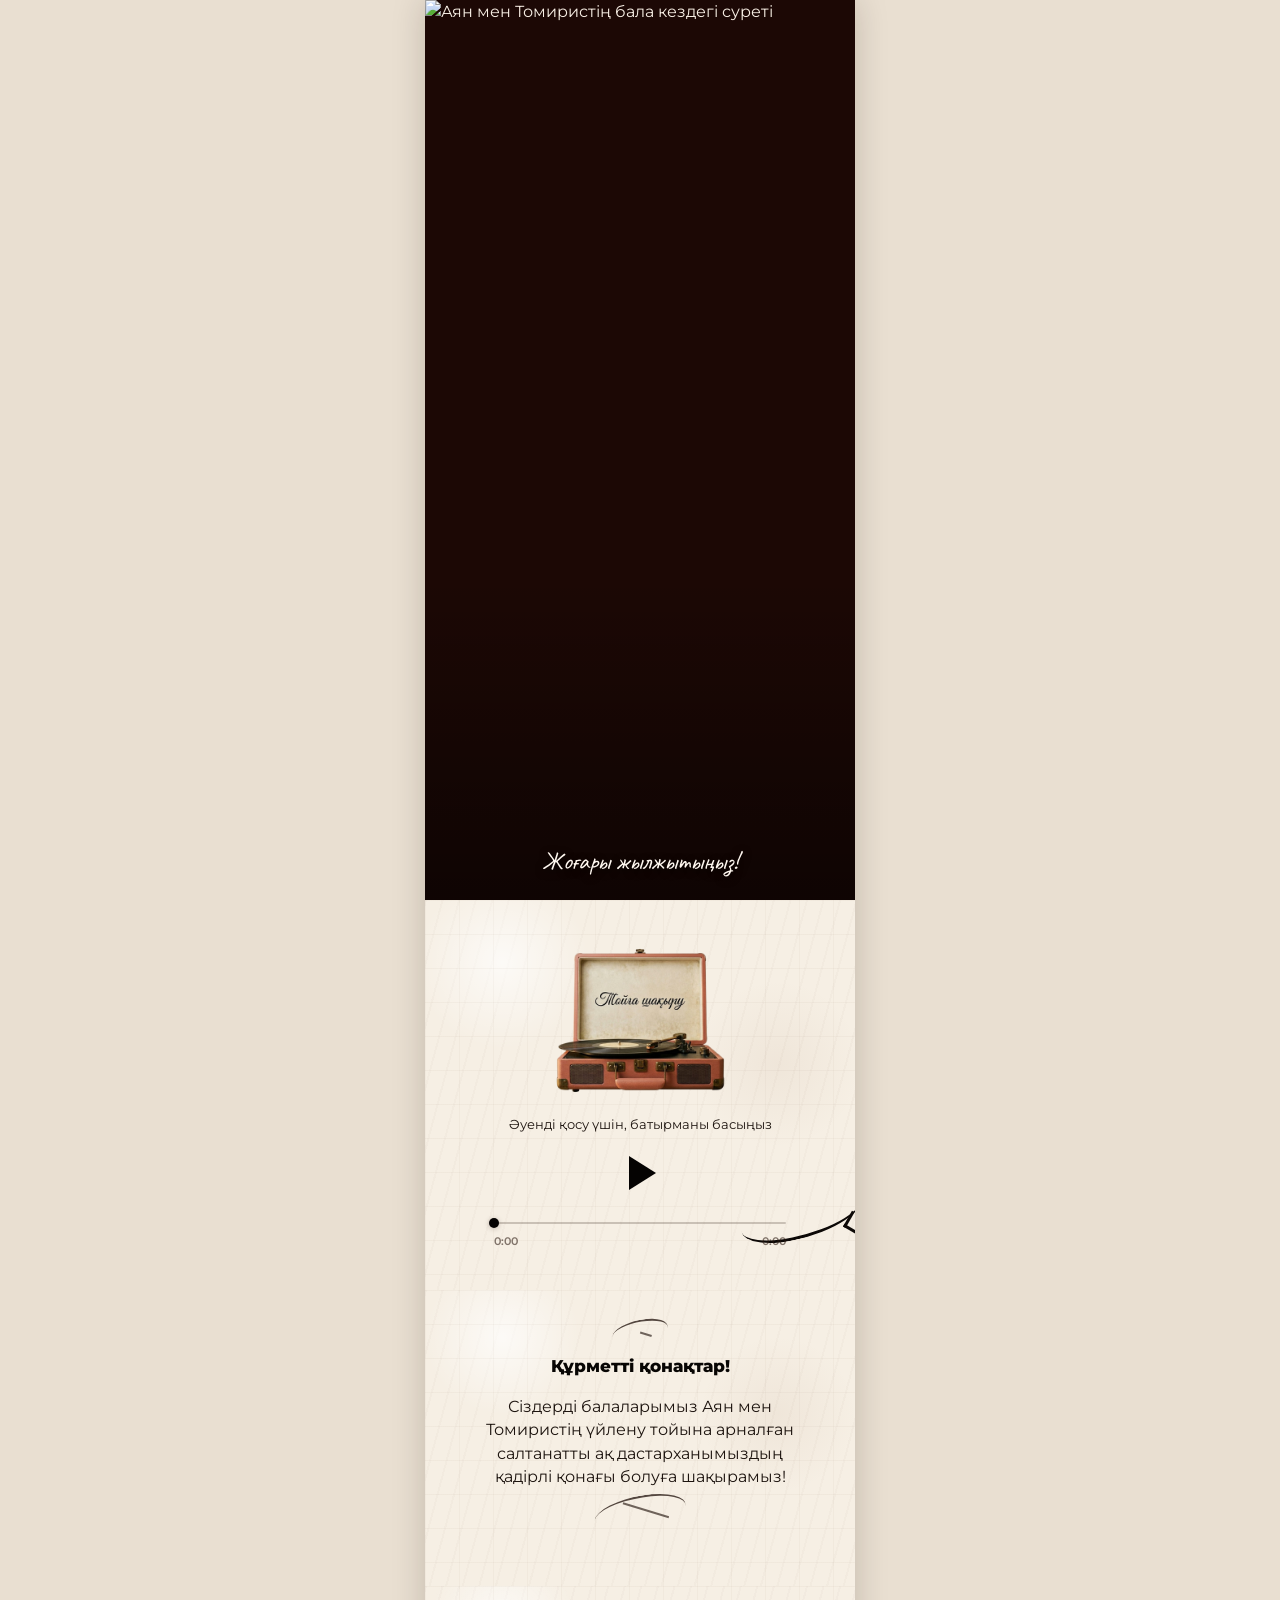
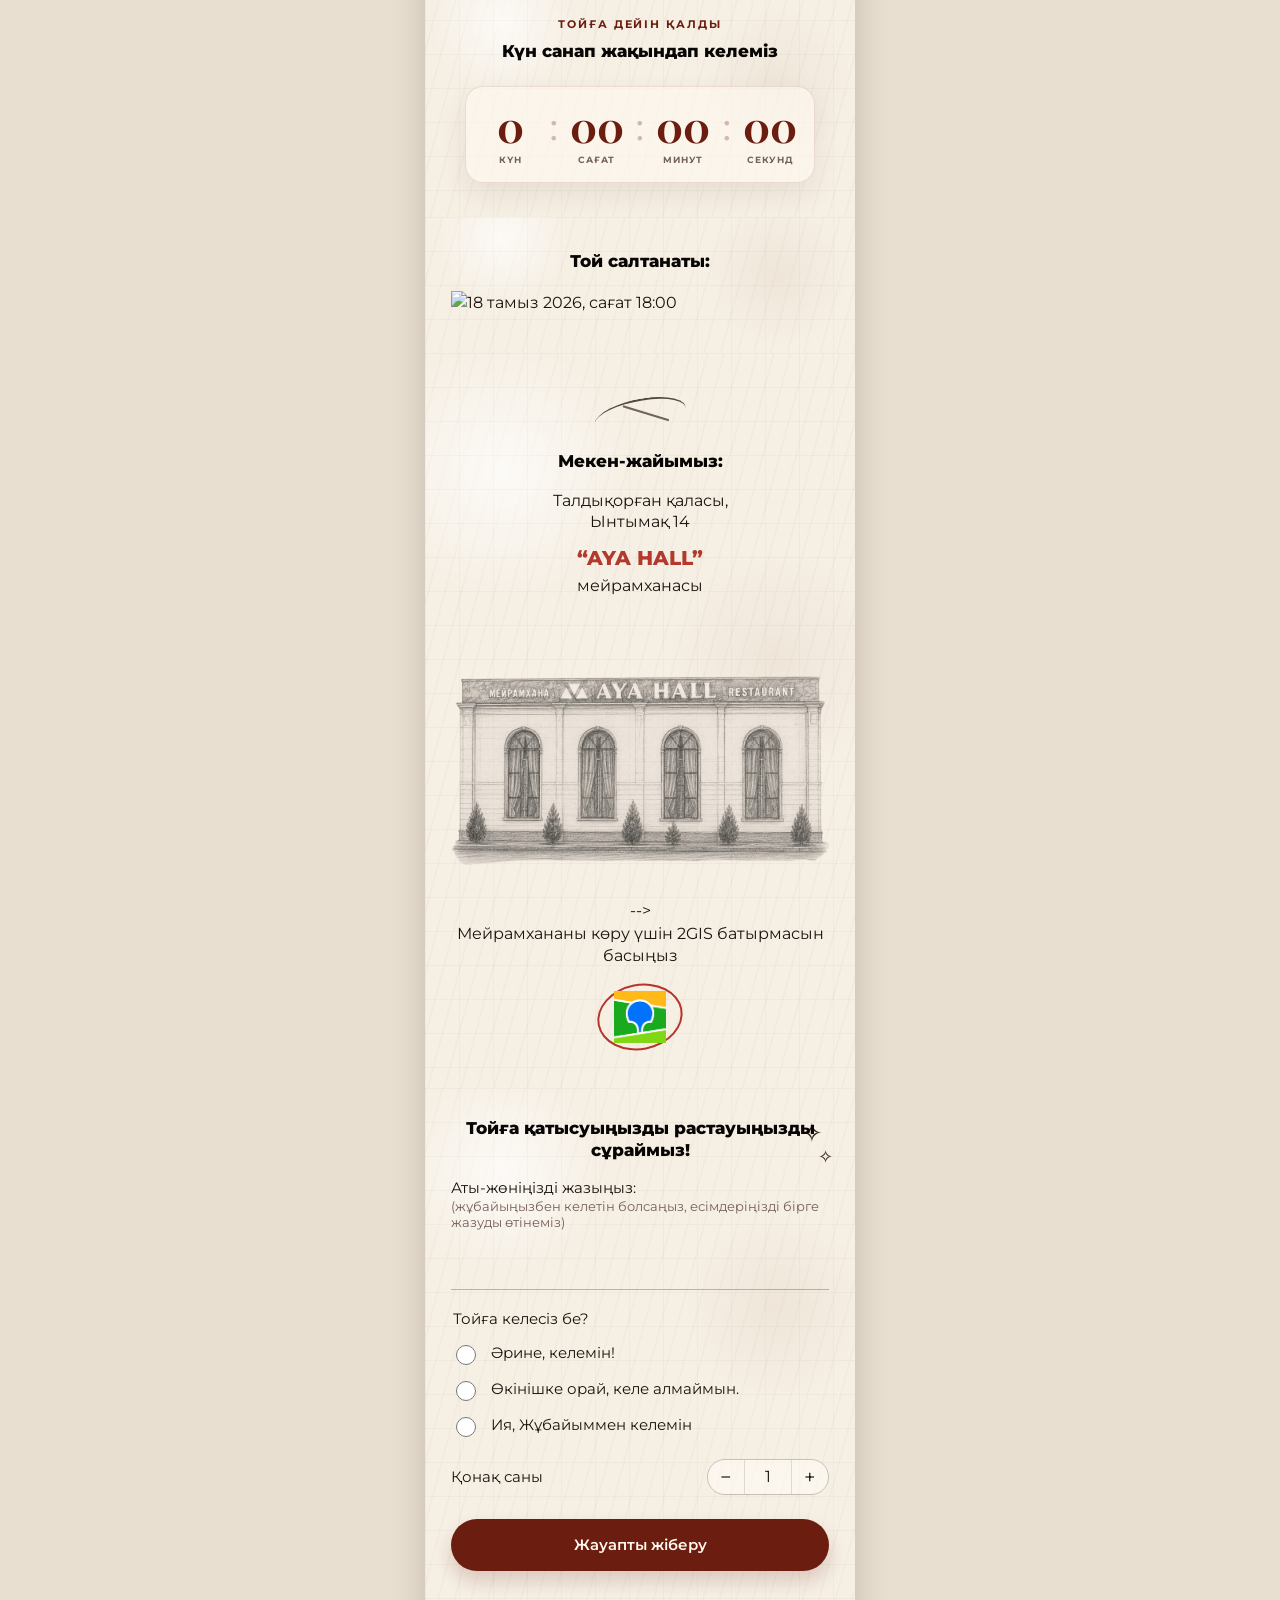
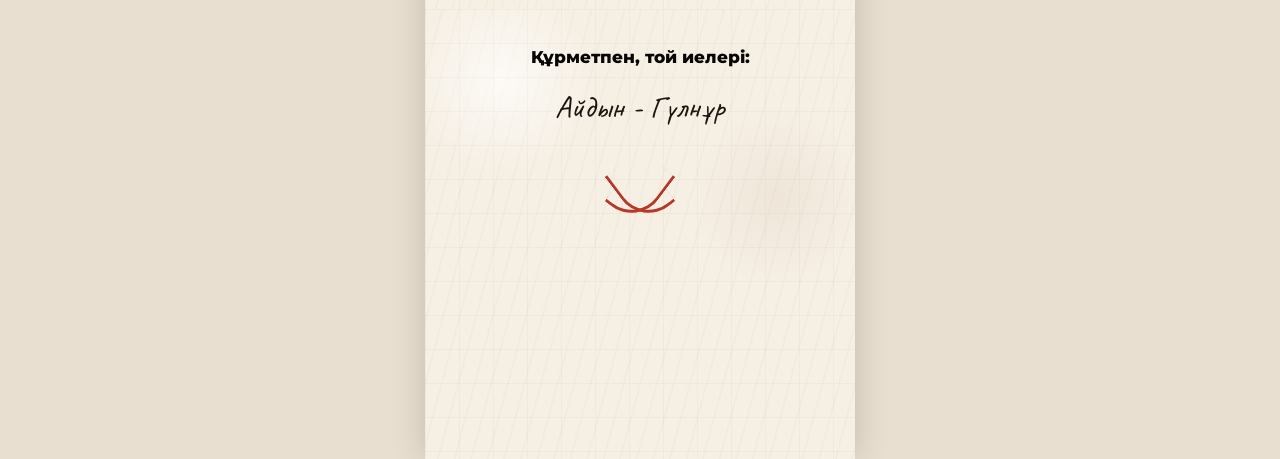
==== index.html @ 4dff2c51 "feat : added music line" ====
<!DOCTYPE html>
<html lang="kk">
<head>
    <meta charset="UTF-8">
    <meta name="viewport" content="width=device-width, initial-scale=1.0">
    <meta name="description" content="Аян мен Томирис үйлену тойына шақыру">
    <meta name="theme-color" content="#f7f0e6">
    <title>Аян + Томирис</title>
    <link rel="stylesheet" href="css/global.css">
    <link rel="stylesheet" href="css/components.css">
    <link rel="stylesheet" href="https://cdn.jsdelivr.net/npm/@tabler/icons@latest/tabler-icons.min.css">
</head>
<body>
    <main class="invite-shell" data-app="wedding-invite">
        <section id="cover" class="cover-section" aria-labelledby="cover-title">
            <img class="cover-section__image" src="assets/images/coverage-block.png" alt="Аян мен Томиристің бала кездегі суреті">
            <div class="cover-section__bottom">
                <p id="cover-title" class="cover-section__caption">Жоғары жылжытыңыз!</p>
                <i class="ti ti-chevron-down cover-section__arrow" aria-hidden="true"></i>
            </div>
        </section>

        <section id="music" class="music-section section-paper" aria-labelledby="music-title">
            <img class="music-section__image" src="assets/images/gromophone.png" alt="Музыкалық ойнатқыш">
            
            <p class="music-section__hint">Әуенді қосу үшін, батырманы басыңыз</p>
            <button class="music-section__play" type="button" onclick="toggleAudio()" aria-label="Музыканы қосу немесе тоқтату">
                <span class="music-section__play-icon" aria-hidden="true"></span>
            </button>
            <div class="music-section__progress-wrap">
                <div class="music-section__progress" id="mp-progress" onclick="seekAudio(event)" aria-label="Музыка прогресі">
                    <div class="music-section__progress-fill" id="mp-fill"></div>
                </div>
                <div class="music-section__times">
                    <span id="mp-cur">0:00</span>
                    <span id="mp-dur">0:00</span>
                </div>
            </div>
            <div class="music-section__curve" aria-hidden="true"></div>

            <audio id="wedding-audio" preload="metadata">
                <source src="assets/music/M_Dee_Toi_zyry_Cover_m_dos_mucasan.mp3" type="audio/mpeg">
            </audio>
        </section>

        <section id="message" class="message-section section-paper" aria-labelledby="message-title">
            <div class="hand-doodle hand-doodle--small" aria-hidden="true"></div>
            <h2 id="message-title" class="section-title">Құрметті қонақтар!</h2>
            <p class="message-section__body">
                Сіздерді балаларымыз Аян мен Томиристің үйлену тойына арналған
                салтанатты ақ дастарханымыздың қадірлі қонағы болуға шақырамыз!
            </p>
            <div class="hand-doodle" aria-hidden="true"></div>
        </section>

        <section id="countdown" class="countdown-section section-paper" aria-labelledby="countdown-title">
            <p class="countdown-section__eyebrow">Тойға дейін қалды</p>
            <h2 id="countdown-title" class="section-title">Күн санап жақындап келеміз</h2>
            <div class="countdown-section__timer" aria-label="Тойға дейін қалған уақыт">
                <div class="countdown-section__unit">
                    <span class="countdown-section__value" id="hp-days">—</span>
                    <span class="countdown-section__label">күн</span>
                </div>
                <span class="countdown-section__sep">:</span>
                <div class="countdown-section__unit">
                    <span class="countdown-section__value" id="hp-hours">—</span>
                    <span class="countdown-section__label">сағат</span>
                </div>
                <span class="countdown-section__sep">:</span>
                <div class="countdown-section__unit">
                    <span class="countdown-section__value" id="hp-mins">—</span>
                    <span class="countdown-section__label">минут</span>
                </div>
                <span class="countdown-section__sep">:</span>
                <div class="countdown-section__unit">
                    <span class="countdown-section__value" id="hp-secs">—</span>
                    <span class="countdown-section__label">секунд</span>
                </div>
            </div>
        </section>

        <section id="calendar" class="calendar-section section-paper" aria-labelledby="calendar-title">
            <h2 id="calendar-title" class="section-title">Той салтанаты:</h2>
            <!-- <article class="calendar-card" aria-label="Тамыз 2026 күнтізбесі">
                <div class="calendar-card__pin" aria-hidden="true"></div>
                <div class="calendar-card__note">18:00-де<br>Басталады</div>
                <div class="calendar-card__month">ТАМЫЗ 2026</div>
                <div class="calendar-card__grid" id="calendar-grid"></div>
            </article> -->
            <img src="assets/images/calender.png" , alt="18 тамыз 2026, сағат 18:00" />
        </section>

        <section id="location" class="location-section section-paper" aria-labelledby="location-title">
            <div class="hand-doodle" aria-hidden="true"></div>
            <h2 id="location-title" class="section-title">Мекен-жайымыз:</h2>
            <p class="location-section__address">
                Талдықорған қаласы,<br>
                Ынтымақ 14
            </p>
            <p class="location-section__venue">“AYA HALL”</p>
            <p class="location-section__label">мейрамханасы</p>

            
            <img src = "assets/images/aya-hall.png" alt = "aya-hall restaurant" />
            
            <!-- <div class="venue-card" aria-label="AYA Hall мейрамханасының иллюстрациясы">
                <div class="venue-card__sign">AYA HALL RESTAURANT</div>
                <!-- <div class="venue-card__windows" aria-hidden="true"> -->
                    <!-- <span></span><span></span><span></span><span></span>
                </div>
                <div class="venue-card__trees" aria-hidden="true">
                    <span></span><span></span><span></span><span></span>
                </div> -->
            </div> -->

            <p class="location-section__map-text">
                Мейрамхананы көру үшін 2GIS батырмасын басыңыз
            </p>
            <a class="map-button" href="https://go.2gis.com/KGMdq" target="_blank" rel="noopener" aria-label="2GIS картасын ашу">
                <img src="assets/images/2gis.png" alt="2GIS">
            </a>
        </section>

        <section id="rsvp" class="rsvp-section section-paper" aria-labelledby="rsvp-title">
            <div class="sparkles" aria-hidden="true"></div>
            <h2 id="rsvp-title" class="section-title">Тойға қатысуыңызды растауыңызды сұраймыз!</h2>

            <form class="rsvp-form" onsubmit="submitForm(event)" novalidate>
                <label class="rsvp-form__label" for="wi2-name">
                    Аты-жөніңізді жазыңыз:
                    <span>(жұбайыңызбен келетін болсаңыз, есімдеріңізді бірге жазуды өтінеміз)</span>
                </label>
                <input class="rsvp-form__input" id="wi2-name" name="name" type="text" autocomplete="name">

                <fieldset class="rsvp-form__choices">
                    <legend>Тойға келесіз бе?</legend>
                    <label>
                        <input type="radio" name="attend" value="Әрине, келемін">
                        <span>Әрине, келемін!</span>
                    </label>
                    <label>
                        <input type="radio" name="attend" value="Өкінішке орай, келе алмаймын">
                        <span>Өкінішке орай, келе алмаймын.</span>
                    </label>
                    <label> 
                        <input type="radio" name ="attend" value="Ия , Жұбайыммен келемін">
                        <span>Ия, Жұбайыммен келемін</span>
                    </label>
                </fieldset>

                <div class="rsvp-form__counter">
                    <span>Қонақ саны</span>
                    <div class="counter-control">
                        <button type="button" onclick="changeCount(-1)" aria-label="Қонақ санын азайту">−</button>
                        <input id="wi2-count" type="number" min="1" max="20" value="1" inputmode="numeric" oninput="validateCount(this)">
                        <button type="button" onclick="changeCount(1)" aria-label="Қонақ санын көбейту">+</button>
                    </div>
                </div>

                <div class="rsvp-form__toast" id="wi2-toast" role="status" aria-live="polite"></div>
                <button class="rsvp-form__submit" type="submit">Жауапты жіберу</button>
            </form>
        </section>

        <section id="closing" class="closing-section section-paper" aria-labelledby="closing-title">
            <h2 id="closing-title" class="section-title">Құрметпен, той иелері:</h2>
            <p class="closing-section__names">Айдын - Гүлнұр</p>
            <div class="closing-section__heart" aria-hidden="true"></div>
        </section>
    </main>

    <script src="js/main.js"></script>
    <script src="js/timer.js"></script>
    <script src="js/player.js"></script>
    <script src="js/form.js"></script>
</body>
</html>
---- css/global.css ----
@import url('https://fonts.googleapis.com/css2?family=Caveat:wght@500;600;700&family=Montserrat:wght@400;500;600;700;800&family=Playfair+Display:wght@500;600;700&display=swap');

:root {
    --font-sans: 'Montserrat', Arial, sans-serif;
    --font-display: 'Playfair Display', Georgia, serif;
    --font-hand: 'Caveat', cursive;
    --paper: #f6efe4;
    --paper-deep: #eadfce;
    --ink: #1d140f;
    --muted: #746158;
    --brown: #6b1d0f;
    --brown-2: #8b3526;
    --red: #b7382b;
    --line: rgba(42, 25, 17, 0.28);
    --shadow: 0 18px 40px rgba(65, 36, 20, 0.14);
}

*,
*::before,
*::after {
    box-sizing: border-box;
}

html {
    scroll-behavior: smooth;
}

body {
    margin: 0;
    min-width: 320px;
    font-family: var(--font-sans);
    color: var(--ink);
    background: #e9dfd1;
    line-height: 1.5;
}

button,
input,
textarea,
select {
    font: inherit;
}

button,
a {
    -webkit-tap-highlight-color: transparent;
}

img {
    display: block;
    max-width: 100%;
}

button {
    cursor: pointer;
}

.invite-shell {
    width: min(100%, 430px);
    margin: 0 auto;
    min-height: 100vh;
    overflow: hidden;
    background:
        radial-gradient(circle at 24% 8%, rgba(255, 255, 255, 0.65), transparent 22%),
        linear-gradient(180deg, #fbf6ee 0%, var(--paper) 45%, #f7f0e6 100%);
    box-shadow: 0 0 32px rgba(30, 18, 12, 0.18);
}
---- css/components.css ----
.section-paper {
    position: relative;
    padding: 38px 26px;
    background:
        radial-gradient(circle at 18% 16%, rgba(255, 255, 255, 0.7), transparent 18%),
        radial-gradient(circle at 82% 42%, rgba(130, 80, 45, 0.06), transparent 20%),
        repeating-linear-gradient(105deg, rgba(91, 55, 31, 0.025) 0 2px, transparent 2px 16px),
        var(--paper);
}

.section-paper::before {
    content: "";
    position: absolute;
    inset: 0;
    pointer-events: none;
    background-image:
        linear-gradient(rgba(104, 68, 39, 0.035) 1px, transparent 1px),
        linear-gradient(90deg, rgba(104, 68, 39, 0.03) 1px, transparent 1px);
    background-size: 34px 34px;
    mix-blend-mode: multiply;
}

.section-title {
    position: relative;
    z-index: 1;
    margin: 0 0 18px;
    font-family: var(--font-sans);
    font-size: 17px;
    line-height: 1.25;
    font-weight: 800;
    text-align: center;
    color: #080604;
}

.hand-doodle {
    width: 92px;
    height: 42px;
    margin: 0 auto 18px;
    position: relative;
}

.hand-doodle::before {
    content: "";
    position: absolute;
    inset: 8px 0 0;
    border-top: 2px solid rgba(39, 25, 18, 0.78);
    border-radius: 50%;
    transform: rotate(-9deg) skewX(-18deg);
}

.hand-doodle::after {
    content: "";
    position: absolute;
    left: 26px;
    right: 18px;
    top: 21px;
    height: 15px;
    border-top: 2px solid rgba(39, 25, 18, 0.65);
    transform: rotate(17deg);
}

.hand-doodle--small {
    width: 56px;
    height: 32px;
    margin-bottom: 12px;
}

.cover-section {
    position: relative;
    min-height: 100svh;
    display: grid;
    align-items: end;
    padding: 0 20px 22px;
    overflow: hidden;
    color: #f8efe5;
    background: #1c0805;
}

.cover-section::after {
    content: "";
    position: absolute;
    inset: 0;
    pointer-events: none;
    background: linear-gradient(180deg, transparent 64%, rgba(0, 0, 0, 0.48) 100%);
}

.cover-section__image {
    position: absolute;
    inset: 0;
    width: 100%;
    height: 100%;
    object-fit: cover;
    object-position: center top;
}

.cover-section__bottom {
    position: relative;
    z-index: 2;
    display: grid;
    justify-items: center;
    gap: 4px;
}

.cover-section__caption {
    margin: 0;
    font-family: var(--font-hand);
    font-size: 25px;
    line-height: 1;
    color: #fff8f0;
    text-align: center;
    text-shadow: 0 2px 8px rgba(0, 0, 0, 0.72);
}

.cover-section__arrow {
    font-size: 30px;
    color: #fff8f0;
    filter: drop-shadow(0 2px 7px rgba(0, 0, 0, 0.72));
    animation: coverArrow 1.45s ease-in-out infinite;
}

.music-section {
    min-height: 390px;
    text-align: center;
    padding-top: 44px;
    display: flex;
    flex-direction: column;
    align-items: center;
    justify-content: flex-start;
}

.music-section__image {
    position: relative;
    z-index: 1;
    width: min(82%, 286px);
    height: auto;
    margin: 0 auto 16px;
    object-fit: contain;
}

.record-player {
    position: relative;
    z-index: 1;
    width: 255px;
    margin: 0 auto;
    perspective: 800px;
}

.record-player__lid {
    height: 112px;
    border: 7px solid #a2573f;
    border-bottom: 0;
    border-radius: 8px 8px 2px 2px;
    background: linear-gradient(145deg, #f7e6cf, #fdf7e9);
    box-shadow: inset 0 0 22px rgba(124, 62, 42, 0.16);
    display: grid;
    place-items: center;
    transform: rotateX(2deg);
}

.record-player__lid span {
    font-family: var(--font-display);
    font-size: 20px;
    font-style: italic;
}

.record-player__base {
    position: relative;
    height: 88px;
    border-radius: 8px;
    background: linear-gradient(160deg, #b96d45, #6e3222);
    box-shadow: var(--shadow);
}

.record-player__disc {
    position: absolute;
    width: 86px;
    height: 86px;
    left: 34px;
    top: -16px;
    border-radius: 50%;
    background: radial-gradient(circle, #d7b071 0 6px, #231716 7px 18px, #050505 19px 100%);
    box-shadow: inset 0 0 0 9px rgba(255, 255, 255, 0.02);
}

.record-player.is-playing .record-player__disc {
    animation: spin 2.4s linear infinite;
}

.record-player__arm {
    position: absolute;
    width: 82px;
    height: 6px;
    right: 48px;
    top: 18px;
    border-radius: 999px;
    background: #201513;
    transform: rotate(-14deg);
    transform-origin: right center;
}

.record-player__speaker {
    position: absolute;
    left: 19px;
    bottom: 15px;
    width: 54px;
    height: 28px;
    border-radius: 4px;
    background: repeating-linear-gradient(90deg, #3b1b14 0 3px, #8f5036 3px 6px);
}

.record-player__knob {
    position: absolute;
    right: 23px;
    bottom: 22px;
    width: 14px;
    height: 14px;
    border-radius: 50%;
    background: #23110d;
}

.music-section__hint {
    position: relative;
    z-index: 1;
    width: 100%;
    max-width: 310px;
    margin: 0 auto 12px;
    font-size: 13px;
    line-height: 1.35;
    text-align: center;
}

.music-section__play {
    position: relative;
    z-index: 1;
    width: 54px;
    height: 54px;
    border: 0;
    border-radius: 0;
    color: #050302;
    background: transparent;
    box-shadow: none;
    font-size: 38px;
    display: inline-grid;
    place-items: center;
    padding: 0;
    transition: transform 0.2s ease, opacity 0.2s ease;
}

.music-section__play::before,
.music-section__play::after {
    content: "";
    position: absolute;
    inset: 5px;
    border: 1.5px solid rgba(107, 29, 15, 0.28);
    border-radius: 50%;
    transform: scale(0.72);
    opacity: 0;
    pointer-events: none;
    animation: playRipple 2.7s ease-out infinite;
}

.music-section__play::after {
    animation-delay: 1.15s;
    border-color: rgba(107, 29, 15, 0.18);
}

.music-section__play:hover {
    transform: scale(1.05);
    opacity: 0.78;
}

.music-section__play-icon {
    display: block;
    width: 0;
    height: 0;
    margin-left: 5px;
    border-top: 17px solid transparent;
    border-bottom: 17px solid transparent;
    border-left: 27px solid #050302;
}

.music-section__progress-wrap {
    position: relative;
    z-index: 1;
    width: min(78%, 292px);
    margin: 14px auto 0;
}

.music-section__progress {
    position: relative;
    width: 100%;
    height: 18px;
    cursor: pointer;
}

.music-section__progress::before {
    content: "";
    position: absolute;
    left: 0;
    right: 0;
    top: 50%;
    height: 2px;
    border-radius: 999px;
    background: rgba(43, 25, 17, 0.22);
    transform: translateY(-50%);
}

.music-section__progress-fill {
    position: absolute;
    left: 0;
    top: 50%;
    width: 0%;
    height: 2px;
    border-radius: 999px;
    background: #050302;
    transform: translateY(-50%);
    transition: width 0.2s linear;
}

.music-section__progress-fill::after {
    content: "";
    position: absolute;
    right: -5px;
    top: 50%;
    width: 10px;
    height: 10px;
    border-radius: 50%;
    background: #050302;
    transform: translateY(-50%);
    box-shadow: 0 1px 5px rgba(43, 25, 17, 0.25);
}

.music-section__times {
    display: flex;
    justify-content: space-between;
    margin-top: 1px;
    font-size: 11px;
    font-weight: 600;
    color: rgba(43, 25, 17, 0.58);
}

.music-section__curve {
    position: absolute;
    right: -10px;
    bottom: 52px;
    width: 126px;
    height: 50px;
    border-bottom: 3px solid #0d0907;
    border-radius: 0 0 80% 50%;
    transform: rotate(-12deg);
}

.music-section__curve::after {
    content: "";
    position: absolute;
    right: 4px;
    bottom: -8px;
    width: 18px;
    height: 18px;
    border-left: 3px solid #0d0907;
    border-bottom: 3px solid #0d0907;
    transform: rotate(42deg);
}

.message-section {
    padding-top: 22px;
    text-align: center;
}

.message-section__body {
    position: relative;
    z-index: 1;
    margin: 0 auto;
    max-width: 330px;
    font-size: 16px;
    line-height: 1.45;
}

.countdown-section {
    padding-top: 30px;
    padding-bottom: 34px;
    text-align: center;
}

.countdown-section__eyebrow {
    position: relative;
    z-index: 1;
    margin: 0 0 8px;
    font-size: 11px;
    font-weight: 700;
    letter-spacing: 0.18em;
    text-transform: uppercase;
    color: var(--brown);
}

.countdown-section__timer {
    position: relative;
    z-index: 1;
    display: grid;
    grid-template-columns: 1fr auto 1fr auto 1fr auto 1fr;
    align-items: start;
    gap: 6px;
    width: 100%;
    max-width: 350px;
    margin: 24px auto 0;
    padding: 18px 12px 16px;
    border: 1px solid rgba(107, 29, 15, 0.12);
    border-radius: 18px;
    background: rgba(255, 250, 241, 0.58);
    box-shadow: 0 12px 28px rgba(73, 38, 21, 0.08);
}

.countdown-section__unit {
    min-width: 0;
    display: grid;
    justify-items: center;
    gap: 6px;
}

.countdown-section__value {
    font-family: var(--font-display);
    font-size: clamp(28px, 9vw, 42px);
    line-height: 1;
    font-weight: 700;
    color: var(--brown);
    transition: transform 0.18s ease;
}

.countdown-section__label {
    font-size: 9px;
    font-weight: 700;
    letter-spacing: 0.08em;
    text-transform: uppercase;
    color: var(--muted);
}

.countdown-section__sep {
    padding-top: 2px;
    font-family: var(--font-display);
    font-size: clamp(24px, 7vw, 36px);
    line-height: 1;
    color: rgba(107, 29, 15, 0.28);
}

.calendar-section {
    padding-top: 34px;
}

.calendar-card {
    position: relative;
    z-index: 1;
    width: 100%;
    max-width: 365px;
    margin: 0 auto;
    padding: 34px 22px 24px;
    background: #eadac1;
    border: 1px solid rgba(111, 70, 38, 0.2);
    box-shadow: 0 8px 20px rgba(57, 33, 18, 0.14);
}

.calendar-card::before,
.calendar-card::after {
    content: "";
    position: absolute;
    top: -11px;
    width: 64px;
    height: 28px;
    background: rgba(204, 181, 147, 0.82);
    transform: rotate(-10deg);
}

.calendar-card::before {
    left: -3px;
}

.calendar-card::after {
    right: -4px;
    transform: rotate(10deg);
}

.calendar-card__note {
    position: absolute;
    left: 16px;
    top: 12px;
    width: 78px;
    padding: 8px 6px;
    font-family: var(--font-hand);
    font-size: 17px;
    line-height: 0.95;
    color: #5a311f;
    background: #f9f0de;
    border: 1px solid rgba(111, 70, 38, 0.16);
    transform: rotate(-7deg);
}

.calendar-card__month {
    margin: 0 0 22px;
    padding-left: 82px;
    font-family: var(--font-display);
    font-size: 18px;
    text-align: center;
}

.calendar-card__grid {
    display: grid;
    grid-template-columns: repeat(7, 1fr);
    gap: 1px;
    font-family: var(--font-display);
    font-size: 13px;
    color: #4b3326;
}

.calendar-card__cell {
    min-height: 29px;
    display: grid;
    place-items: center;
    border-bottom: 1px solid rgba(87, 54, 31, 0.1);
}

.calendar-card__cell--head {
    min-height: 24px;
    font-size: 11px;
    color: #6c574a;
}

.calendar-card__cell--event {
    position: relative;
    color: var(--red);
    font-weight: 700;
}

.calendar-card__cell--event::after {
    content: "";
    position: absolute;
    width: 27px;
    height: 24px;
    border: 1.5px solid var(--red);
    border-radius: 50%;
    transform: rotate(-10deg);
}

.location-section {
    text-align: center;
}

.location-section__address,
.location-section__label,
.location-section__map-text {
    position: relative;
    z-index: 1;
    margin: 0;
    font-size: 16px;
    line-height: 1.35;
}

.location-section__venue {
    position: relative;
    z-index: 1;
    margin: 10px 0 2px;
    color: #b3382d;
    font-size: 20px;
    font-weight: 800;
}

.venue-card {
    position: relative;
    z-index: 1;
    width: 100%;
    max-width: 354px;
    height: 178px;
    margin: 30px auto 22px;
    color: #6b625b;
    background: linear-gradient(#d9d4cc, #f0eee9);
    border: 1px solid #aaa097;
    box-shadow: inset 0 0 0 4px rgba(255,255,255,0.42);
}

.venue-card__sign {
    height: 26px;
    display: grid;
    place-items: center;
    font-family: var(--font-display);
    font-size: 11px;
    color: #f3f0ea;
    background: #989188;
}

.venue-card__windows {
    display: grid;
    grid-template-columns: repeat(4, 1fr);
    gap: 18px;
    padding: 24px 28px 0;
}

.venue-card__windows span {
    height: 92px;
    border: 3px double #777069;
    border-radius: 36px 36px 0 0;
    background: repeating-linear-gradient(90deg, transparent 0 14px, rgba(120, 112, 103, 0.24) 14px 16px);
}

.venue-card__trees {
    position: absolute;
    left: 16px;
    right: 16px;
    bottom: 8px;
    display: flex;
    justify-content: space-between;
}

.venue-card__trees span {
    width: 16px;
    height: 34px;
    background: linear-gradient(160deg, transparent 0 18%, #8c9284 19% 100%);
    clip-path: polygon(50% 0, 100% 90%, 0 90%);
}

.map-button {
    position: relative;
    z-index: 1;
    width: 86px;
    height: 66px;
    margin: 18px auto 0;
    border: 2px solid #b73528;
    border-radius: 50%;
    display: grid;
    place-items: center;
    transform: rotate(-11deg);
    transition: transform 0.2s ease, box-shadow 0.2s ease;
}

.map-button:hover {
    transform: rotate(-7deg) scale(1.04);
    box-shadow: 0 8px 18px rgba(107, 29, 15, 0.18);
}

.map-button img {
    width: 52px;
    height: 52px;
    object-fit: contain;
    transform: rotate(11deg);
}

.rsvp-section {
    padding-top: 30px;
}

.sparkles {
    position: absolute;
    right: 22px;
    top: 26px;
    width: 32px;
    height: 62px;
}

.sparkles::before,
.sparkles::after {
    content: "✧";
    position: absolute;
    font-size: 26px;
    color: #2f2119;
}

.sparkles::after {
    right: 0;
    top: 30px;
    font-size: 18px;
}

.rsvp-form {
    position: relative;
    z-index: 1;
}

.rsvp-form__label,
.rsvp-form__choices legend,
.rsvp-form__counter span {
    display: block;
    font-size: 15px;
    line-height: 1.25;
}

.rsvp-form__label span {
    display: block;
    color: var(--muted);
    font-size: 13px;
}

.rsvp-form__input {
    width: 100%;
    height: 42px;
    margin: 18px 0 20px;
    padding: 8px 2px;
    border: 0;
    border-bottom: 1.5px solid var(--line);
    background: transparent;
    color: var(--ink);
    outline: none;
}

.rsvp-form__input:focus {
    border-bottom-color: var(--brown);
}

.rsvp-form__choices {
    margin: 0 0 22px;
    padding: 0;
    border: 0;
}

.rsvp-form__choices label {
    display: flex;
    align-items: center;
    gap: 12px;
    margin-top: 13px;
    font-size: 15px;
}

.rsvp-form__choices input {
    width: 20px;
    height: 20px;
    accent-color: #130d09;
}

.rsvp-form__counter {
    display: flex;
    align-items: center;
    justify-content: space-between;
    gap: 18px;
    margin: 4px 0 24px;
}

.counter-control {
    display: inline-grid;
    grid-template-columns: 36px 48px 36px;
    height: 36px;
    border: 1px solid rgba(37, 23, 15, 0.22);
    border-radius: 999px;
    overflow: hidden;
}

.counter-control button,
.counter-control input {
    border: 0;
    background: rgba(255, 252, 246, 0.55);
    color: var(--ink);
    text-align: center;
}

.counter-control button {
    font-size: 20px;
}

.counter-control input {
    width: 48px;
    border-left: 1px solid rgba(37, 23, 15, 0.13);
    border-right: 1px solid rgba(37, 23, 15, 0.13);
    outline: none;
}

.counter-control input::-webkit-inner-spin-button,
.counter-control input::-webkit-outer-spin-button {
    -webkit-appearance: none;
}

.rsvp-form__toast {
    display: none;
    margin: 0 0 14px;
    padding: 10px 12px;
    border-radius: 8px;
    font-size: 13px;
}

.rsvp-form__toast.show {
    display: block;
}

.rsvp-form__toast--err {
    color: #8d291c;
    background: rgba(183, 56, 43, 0.09);
}

.rsvp-form__toast--ok {
    color: #37602a;
    background: rgba(76, 126, 54, 0.12);
}

.rsvp-form__input--error,
.wi2__input--error {
    border-color: var(--red) !important;
}

.rsvp-form__submit {
    position: relative;
    overflow: hidden;
    width: 100%;
    min-height: 52px;
    border: 0;
    border-radius: 999px;
    background: var(--brown);
    color: #fff8ef;
    font-size: 15px;
    font-weight: 600;
    box-shadow: 0 10px 18px rgba(107, 29, 15, 0.18);
    transition: background 0.2s ease, transform 0.2s ease;
}

.rsvp-form__submit:hover {
    background: var(--brown-2);
    transform: translateY(-1px);
}

.rsvp-form__submit::before {
    content: "";
    position: absolute;
    top: -35%;
    bottom: -35%;
    left: -45%;
    width: 34%;
    background: linear-gradient(
        90deg,
        transparent,
        rgba(255, 255, 255, 0.18),
        rgba(255, 255, 255, 0.72),
        rgba(255, 255, 255, 0.18),
        transparent
    );
    transform: translateX(-120%) skewX(-22deg);
    animation: submitLightSweep 2.8s ease-in-out infinite;
    pointer-events: none;
}

.closing-section {
    min-height: 450px;
    text-align: center;
}

.closing-section__names {
    position: relative;
    z-index: 1;
    margin: 22px 0 26px;
    font-family: var(--font-hand);
    font-size: 31px;
    line-height: 1.1;
}

.closing-section__heart {
    position: relative;
    z-index: 1;
    width: 58px;
    height: 70px;
    margin: 0 auto;
}

.closing-section__heart::before {
    content: "";
    position: absolute;
    inset: 8px 8px 0;
    border-left: 3px solid var(--red);
    border-bottom: 3px solid var(--red);
    border-radius: 0 0 0 34px;
    transform: rotate(-37deg);
}

.closing-section__heart::after {
    content: "";
    position: absolute;
    inset: 8px 8px 0;
    border-right: 3px solid var(--red);
    border-bottom: 3px solid var(--red);
    border-radius: 0 0 34px 0;
    transform: rotate(37deg);
}

@keyframes spin {
    to { transform: rotate(360deg); }
}

@keyframes coverArrow {
    0%, 100% {
        transform: translateY(0);
        opacity: 0.95;
    }
    50% {
        transform: translateY(7px);
        opacity: 0.62;
    }
}

@keyframes submitLightSweep {
    0%, 42% {
        transform: translateX(-140%) skewX(-22deg);
        opacity: 0;
    }
    50% {
        opacity: 1;
    }
    72%, 100% {
        transform: translateX(520%) skewX(-22deg);
        opacity: 0;
    }
}

@keyframes playRipple {
    0% {
        transform: scale(0.68);
        opacity: 0;
    }
    18% {
        opacity: 0.62;
    }
    72%, 100% {
        transform: scale(1.45);
        opacity: 0;
    }
}

@media (max-width: 380px) {
    .section-paper {
        padding-left: 20px;
        padding-right: 20px;
    }

    .cover-section {
        min-height: 100svh;
    }

    .record-player {
        width: 238px;
    }

    .countdown-section__timer {
        gap: 4px;
        padding-left: 8px;
        padding-right: 8px;
    }

    .calendar-card {
        padding-left: 16px;
        padding-right: 16px;
    }
}
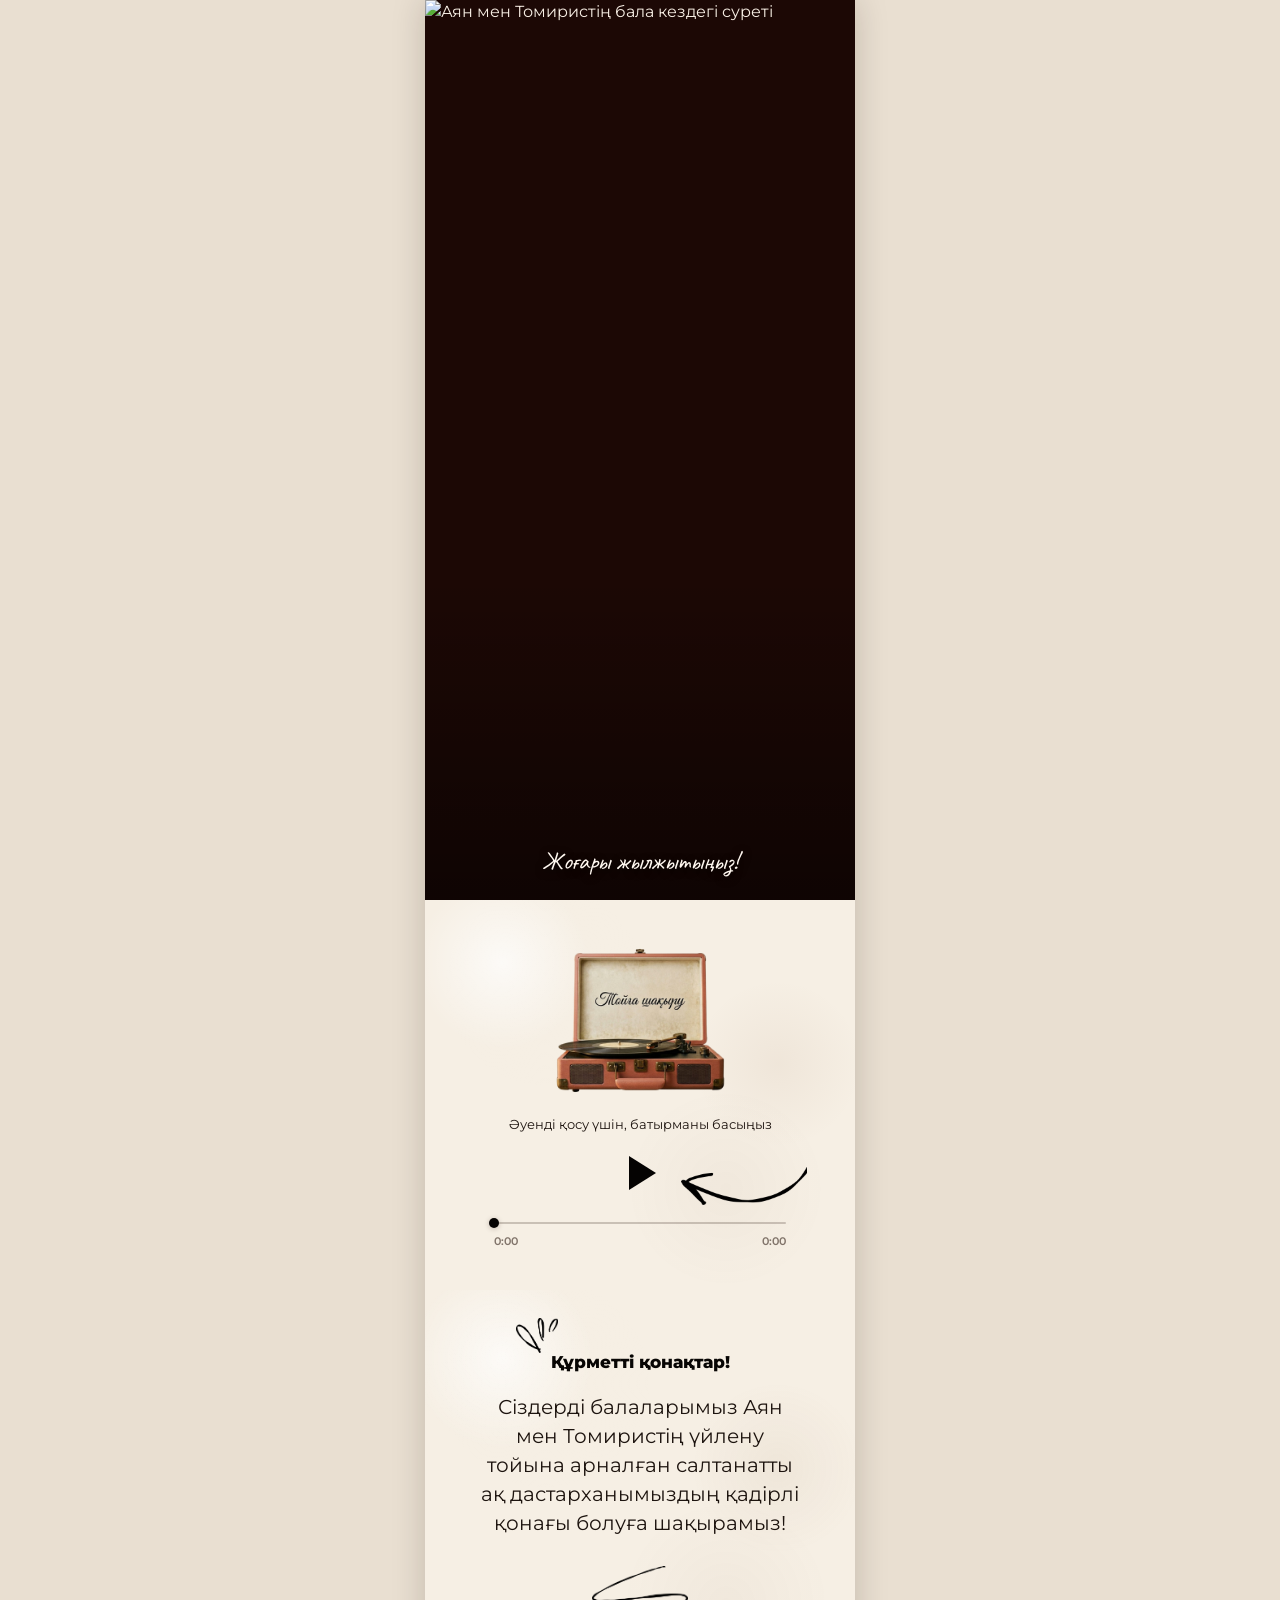
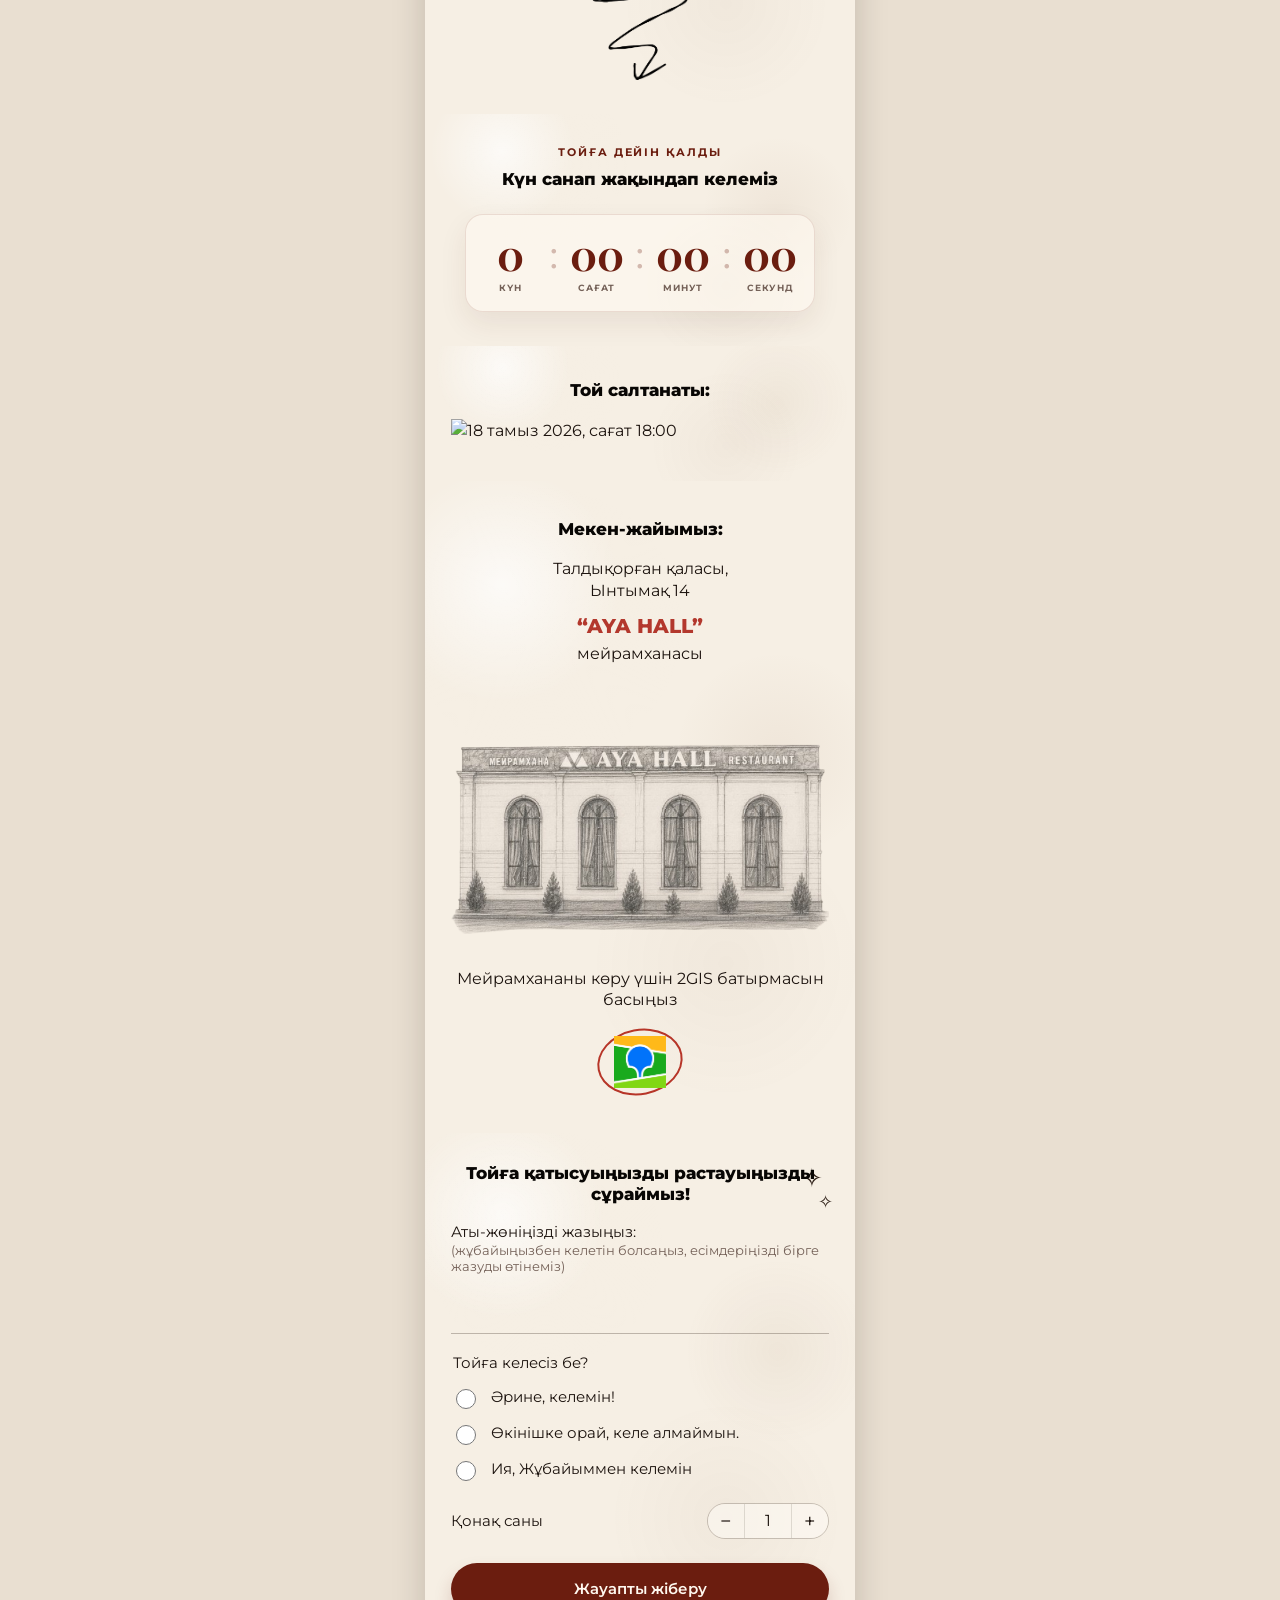
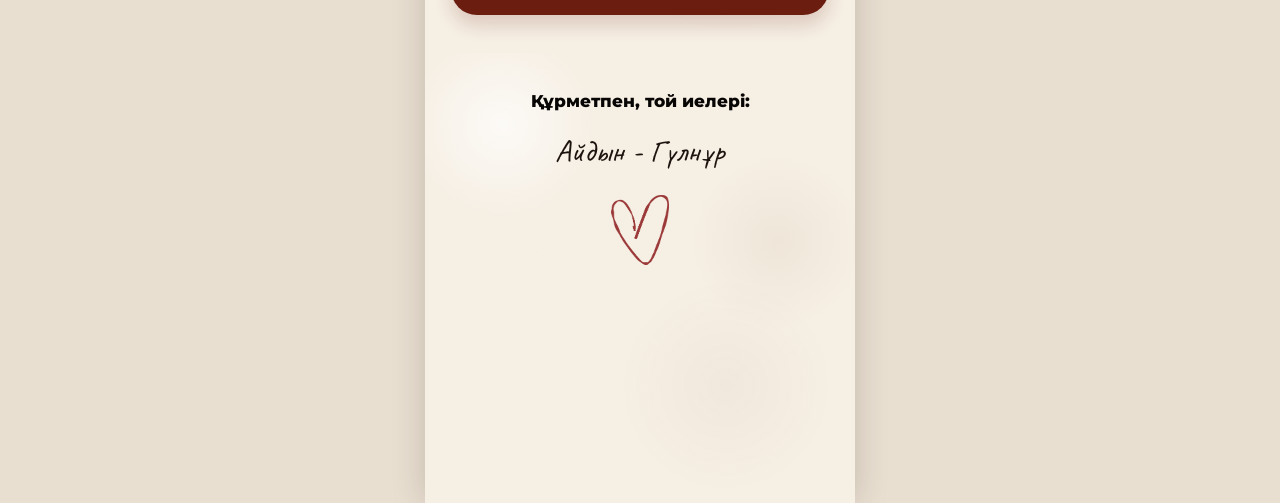
==== commit 6a37e4e5: "fix : corrected the placements of photos" ====
--- a/index.html
+++ b/index.html
@@ -36,7 +36,7 @@
                     <span id="mp-dur">0:00</span>
                 </div>
             </div>
-            <div class="music-section__curve" aria-hidden="true"></div>
+            <img class="music-section__arrow" src="assets/ornaments/music-arrow.png" alt="" aria-hidden="true">
 
             <audio id="wedding-audio" preload="metadata">
                 <source src="assets/music/M_Dee_Toi_zyry_Cover_m_dos_mucasan.mp3" type="audio/mpeg">
@@ -44,13 +44,13 @@
         </section>
 
         <section id="message" class="message-section section-paper" aria-labelledby="message-title">
-            <div class="hand-doodle hand-doodle--small" aria-hidden="true"></div>
+            <img class="message-section__spark" src="assets/ornaments/message-section.png" alt="" aria-hidden="true">
             <h2 id="message-title" class="section-title">Құрметті қонақтар!</h2>
             <p class="message-section__body">
                 Сіздерді балаларымыз Аян мен Томиристің үйлену тойына арналған
                 салтанатты ақ дастарханымыздың қадірлі қонағы болуға шақырамыз!
             </p>
-            <div class="hand-doodle" aria-hidden="true"></div>
+            <img class="message-section__scribble" src="assets/ornaments/arrow-to-bottom.png" alt="" aria-hidden="true">
         </section>
 
         <section id="countdown" class="countdown-section section-paper" aria-labelledby="countdown-title">
@@ -87,7 +87,7 @@
                 <div class="calendar-card__month">ТАМЫЗ 2026</div>
                 <div class="calendar-card__grid" id="calendar-grid"></div>
             </article> -->
-            <img src="assets/images/calender.png" , alt="18 тамыз 2026, сағат 18:00" />
+            <img src="assets/images/calender-copy.png" , alt="18 тамыз 2026, сағат 18:00" />
         </section>
 
         <section id="location" class="location-section section-paper" aria-labelledby="location-title">
@@ -111,7 +111,7 @@
                 <div class="venue-card__trees" aria-hidden="true">
                     <span></span><span></span><span></span><span></span>
                 </div> -->
-            </div> -->
+            </div> 
 
             <p class="location-section__map-text">
                 Мейрамхананы көру үшін 2GIS батырмасын басыңыз
@@ -125,7 +125,12 @@
             <div class="sparkles" aria-hidden="true"></div>
             <h2 id="rsvp-title" class="section-title">Тойға қатысуыңызды растауыңызды сұраймыз!</h2>
 
-            <form class="rsvp-form" onsubmit="submitForm(event)" novalidate>
+            <form class="rsvp-form" name="wedding-rsvp" method="POST" data-netlify="true" data-netlify-honeypot="bot-field" onsubmit="submitForm(event)" novalidate>
+                <input type="hidden" name="form-name" value="wedding-rsvp">
+                <input type="hidden" name="submittedAt" id="wi2-submitted-at" value="">
+                <p class="rsvp-form__bot-field" aria-hidden="true">
+                    <label>Do not fill this field: <input name="bot-field" tabindex="-1" autocomplete="off"></label>
+                </p>
                 <label class="rsvp-form__label" for="wi2-name">
                     Аты-жөніңізді жазыңыз:
                     <span>(жұбайыңызбен келетін болсаңыз, есімдеріңізді бірге жазуды өтінеміз)</span>
@@ -152,7 +157,7 @@
                     <span>Қонақ саны</span>
                     <div class="counter-control">
                         <button type="button" onclick="changeCount(-1)" aria-label="Қонақ санын азайту">−</button>
-                        <input id="wi2-count" type="number" min="1" max="20" value="1" inputmode="numeric" oninput="validateCount(this)">
+                        <input id="wi2-count" name="numberOfPeople" type="number" min="0" max="20" value="1" inputmode="numeric" oninput="validateCount(this)">
                         <button type="button" onclick="changeCount(1)" aria-label="Қонақ санын көбейту">+</button>
                     </div>
                 </div>
@@ -165,7 +170,8 @@
         <section id="closing" class="closing-section section-paper" aria-labelledby="closing-title">
             <h2 id="closing-title" class="section-title">Құрметпен, той иелері:</h2>
             <p class="closing-section__names">Айдын - Гүлнұр</p>
-            <div class="closing-section__heart" aria-hidden="true"></div>
+            <!-- <div class="closing-section__heart" aria-hidden="true"></div> -->
+            <img  class ="closing-section__heart" src="assets/ornaments/heart.png" alt="жүрек" />
         </section>
     </main>
 
--- a/css/components.css
+++ b/css/components.css
@@ -4,7 +4,6 @@
     background:
         radial-gradient(circle at 18% 16%, rgba(255, 255, 255, 0.7), transparent 18%),
         radial-gradient(circle at 82% 42%, rgba(130, 80, 45, 0.06), transparent 20%),
-        repeating-linear-gradient(105deg, rgba(91, 55, 31, 0.025) 0 2px, transparent 2px 16px),
         var(--paper);
 }
 
@@ -13,10 +12,9 @@
     position: absolute;
     inset: 0;
     pointer-events: none;
-    background-image:
-        linear-gradient(rgba(104, 68, 39, 0.035) 1px, transparent 1px),
-        linear-gradient(90deg, rgba(104, 68, 39, 0.03) 1px, transparent 1px);
-    background-size: 34px 34px;
+    background:
+        radial-gradient(circle at 28% 22%, rgba(255, 255, 255, 0.36), transparent 23%),
+        radial-gradient(circle at 70% 74%, rgba(92, 54, 31, 0.035), transparent 24%);
     mix-blend-mode: multiply;
 }
 
@@ -32,38 +30,7 @@
     color: #080604;
 }
 
-.hand-doodle {
-    width: 92px;
-    height: 42px;
-    margin: 0 auto 18px;
-    position: relative;
-}
-
-.hand-doodle::before {
-    content: "";
-    position: absolute;
-    inset: 8px 0 0;
-    border-top: 2px solid rgba(39, 25, 18, 0.78);
-    border-radius: 50%;
-    transform: rotate(-9deg) skewX(-18deg);
-}
-
-.hand-doodle::after {
-    content: "";
-    position: absolute;
-    left: 26px;
-    right: 18px;
-    top: 21px;
-    height: 15px;
-    border-top: 2px solid rgba(39, 25, 18, 0.65);
-    transform: rotate(17deg);
-}
-
-.hand-doodle--small {
-    width: 56px;
-    height: 32px;
-    margin-bottom: 12px;
-}
+.hand-doodle { display: none; }
 
 .cover-section {
     position: relative;
@@ -340,31 +307,36 @@
 }
 
 .music-section__curve {
-    position: absolute;
-    right: -10px;
-    bottom: 52px;
+    display: none;
+}
+
+.music-section__arrow {
+    position: absolute;
+    right: 48px;
+    bottom: 85px;
+    z-index: 1;
     width: 126px;
-    height: 50px;
-    border-bottom: 3px solid #0d0907;
-    border-radius: 0 0 80% 50%;
-    transform: rotate(-12deg);
-}
-
-.music-section__curve::after {
-    content: "";
-    position: absolute;
-    right: 4px;
-    bottom: -8px;
-    width: 18px;
-    height: 18px;
-    border-left: 3px solid #0d0907;
-    border-bottom: 3px solid #0d0907;
-    transform: rotate(42deg);
+    height: auto;
+    pointer-events: none;
 }
 
 .message-section {
-    padding-top: 22px;
+    padding-top: 28px;
+    padding-bottom: 34px;
     text-align: center;
+}
+
+.message-section .section-title {
+    margin-bottom: 20px;
+}
+
+.message-section__spark {
+    position: relative;
+    z-index: 1;
+    width: 42px;
+    height: auto;
+    margin: 0 auto -1px 65px;
+    pointer-events: none;
 }
 
 .message-section__body {
@@ -372,8 +344,18 @@
     z-index: 1;
     margin: 0 auto;
     max-width: 330px;
-    font-size: 16px;
+    font-size: 20px;
     line-height: 1.45;
+}
+
+.message-section__scribble {
+    position: relative;
+    z-index: 1;
+    display: block;
+    width: 96px;
+    height: auto;
+    margin: 28px auto 0;
+    pointer-events: none;
 }
 
 .countdown-section {
@@ -670,6 +652,10 @@
 .rsvp-form {
     position: relative;
     z-index: 1;
+}
+
+.rsvp-form__bot-field {
+    display: none;
 }
 
 .rsvp-form__label,
@@ -844,7 +830,17 @@
     line-height: 1.1;
 }
 
+
 .closing-section__heart {
+    position: relative;
+    z-index: 1;
+    width: 58px;
+    height: 70px;
+    margin: 0 auto;
+}
+
+
+/* .closing-section__heart {
     position: relative;
     z-index: 1;
     width: 58px;
@@ -870,7 +866,7 @@
     border-bottom: 3px solid var(--red);
     border-radius: 0 0 34px 0;
     transform: rotate(37deg);
-}
+} */
 
 @keyframes spin {
     to { transform: rotate(360deg); }
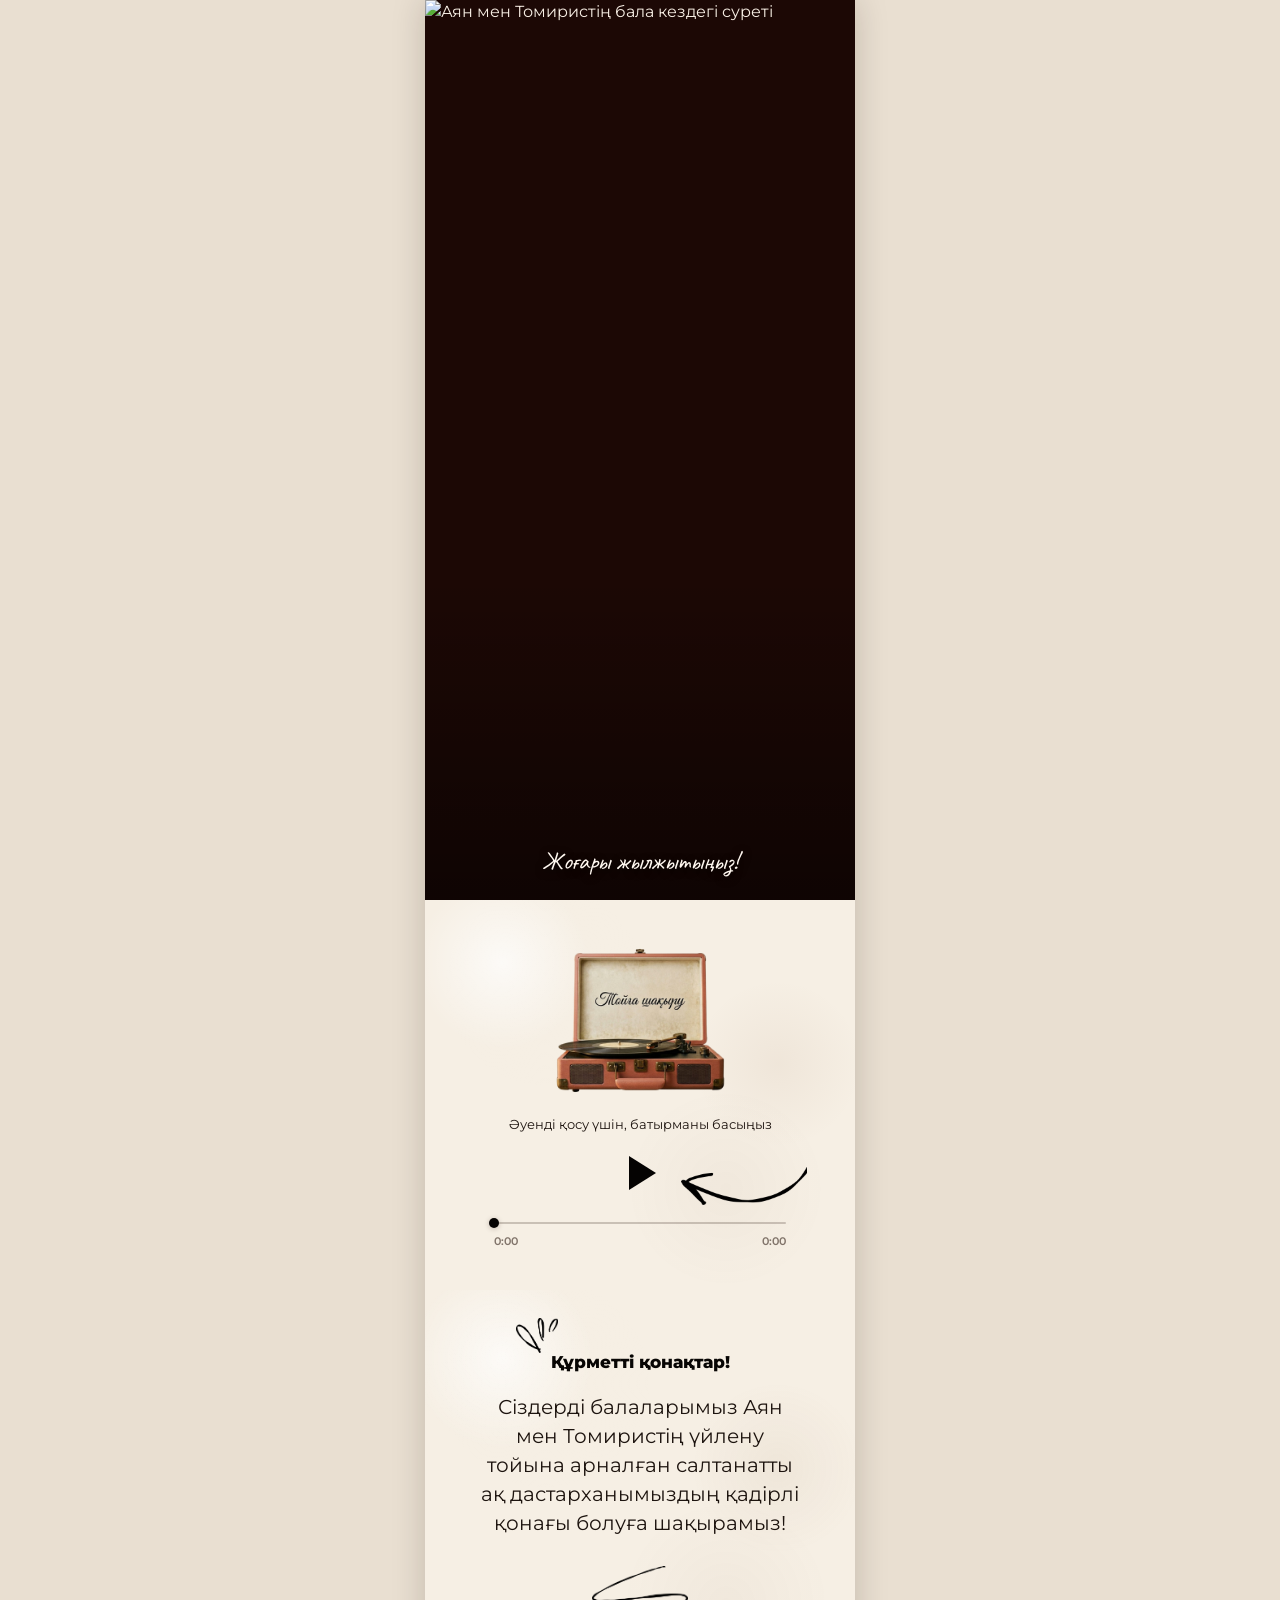
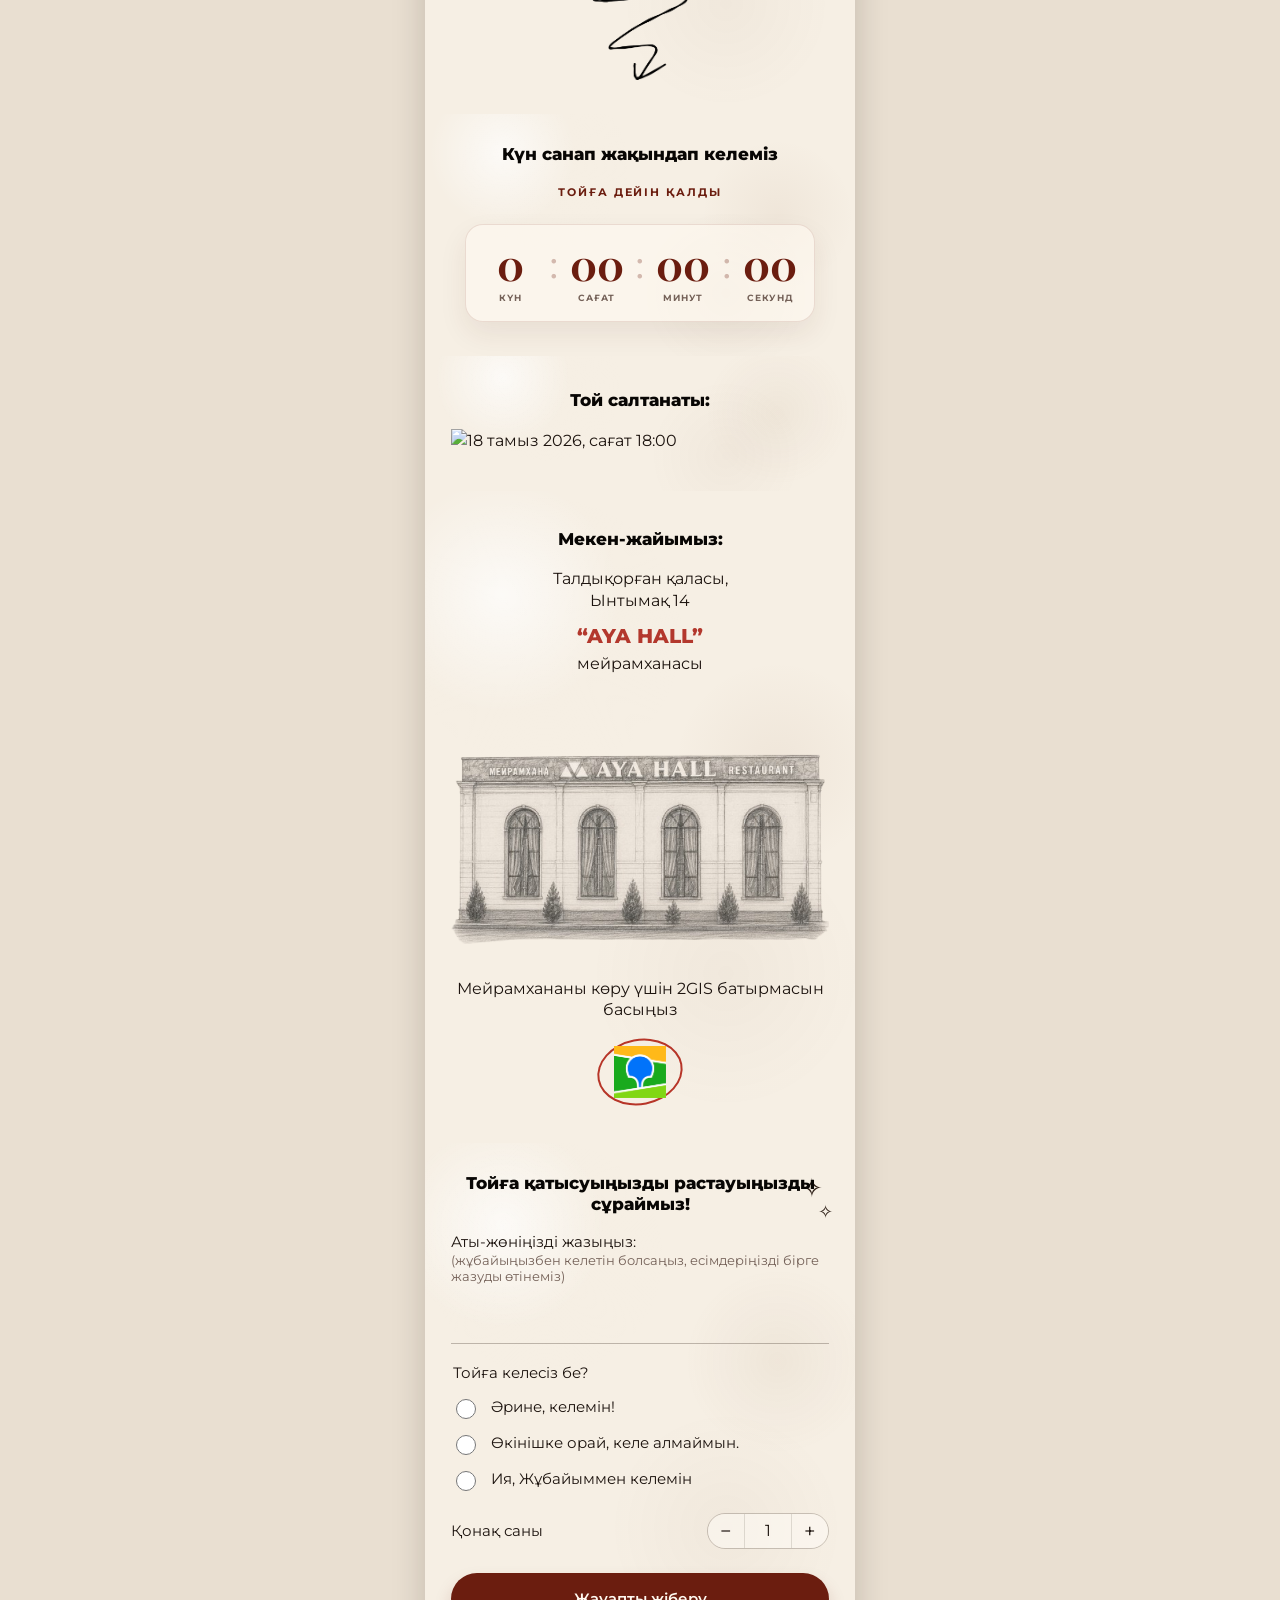
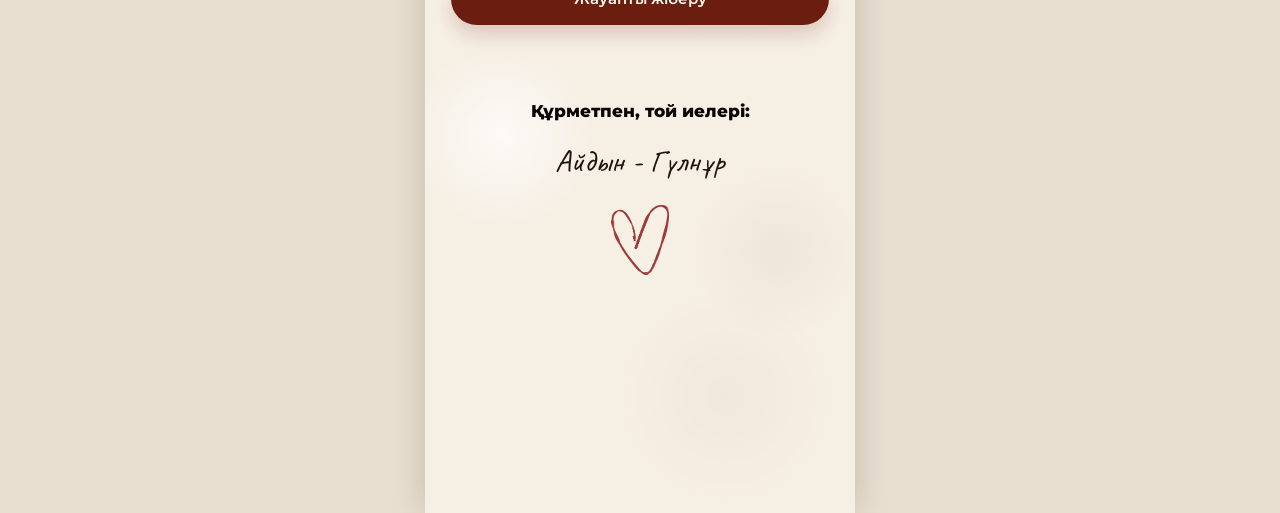
==== commit 46b3ba28: "fix : replaced text blocks in countdown section" ====
--- a/index.html
+++ b/index.html
@@ -54,8 +54,8 @@
         </section>
 
         <section id="countdown" class="countdown-section section-paper" aria-labelledby="countdown-title">
+            <h2 id="countdown-title" class="section-title">Күн санап жақындап келеміз</h2>
             <p class="countdown-section__eyebrow">Тойға дейін қалды</p>
-            <h2 id="countdown-title" class="section-title">Күн санап жақындап келеміз</h2>
             <div class="countdown-section__timer" aria-label="Тойға дейін қалған уақыт">
                 <div class="countdown-section__unit">
                     <span class="countdown-section__value" id="hp-days">—</span>
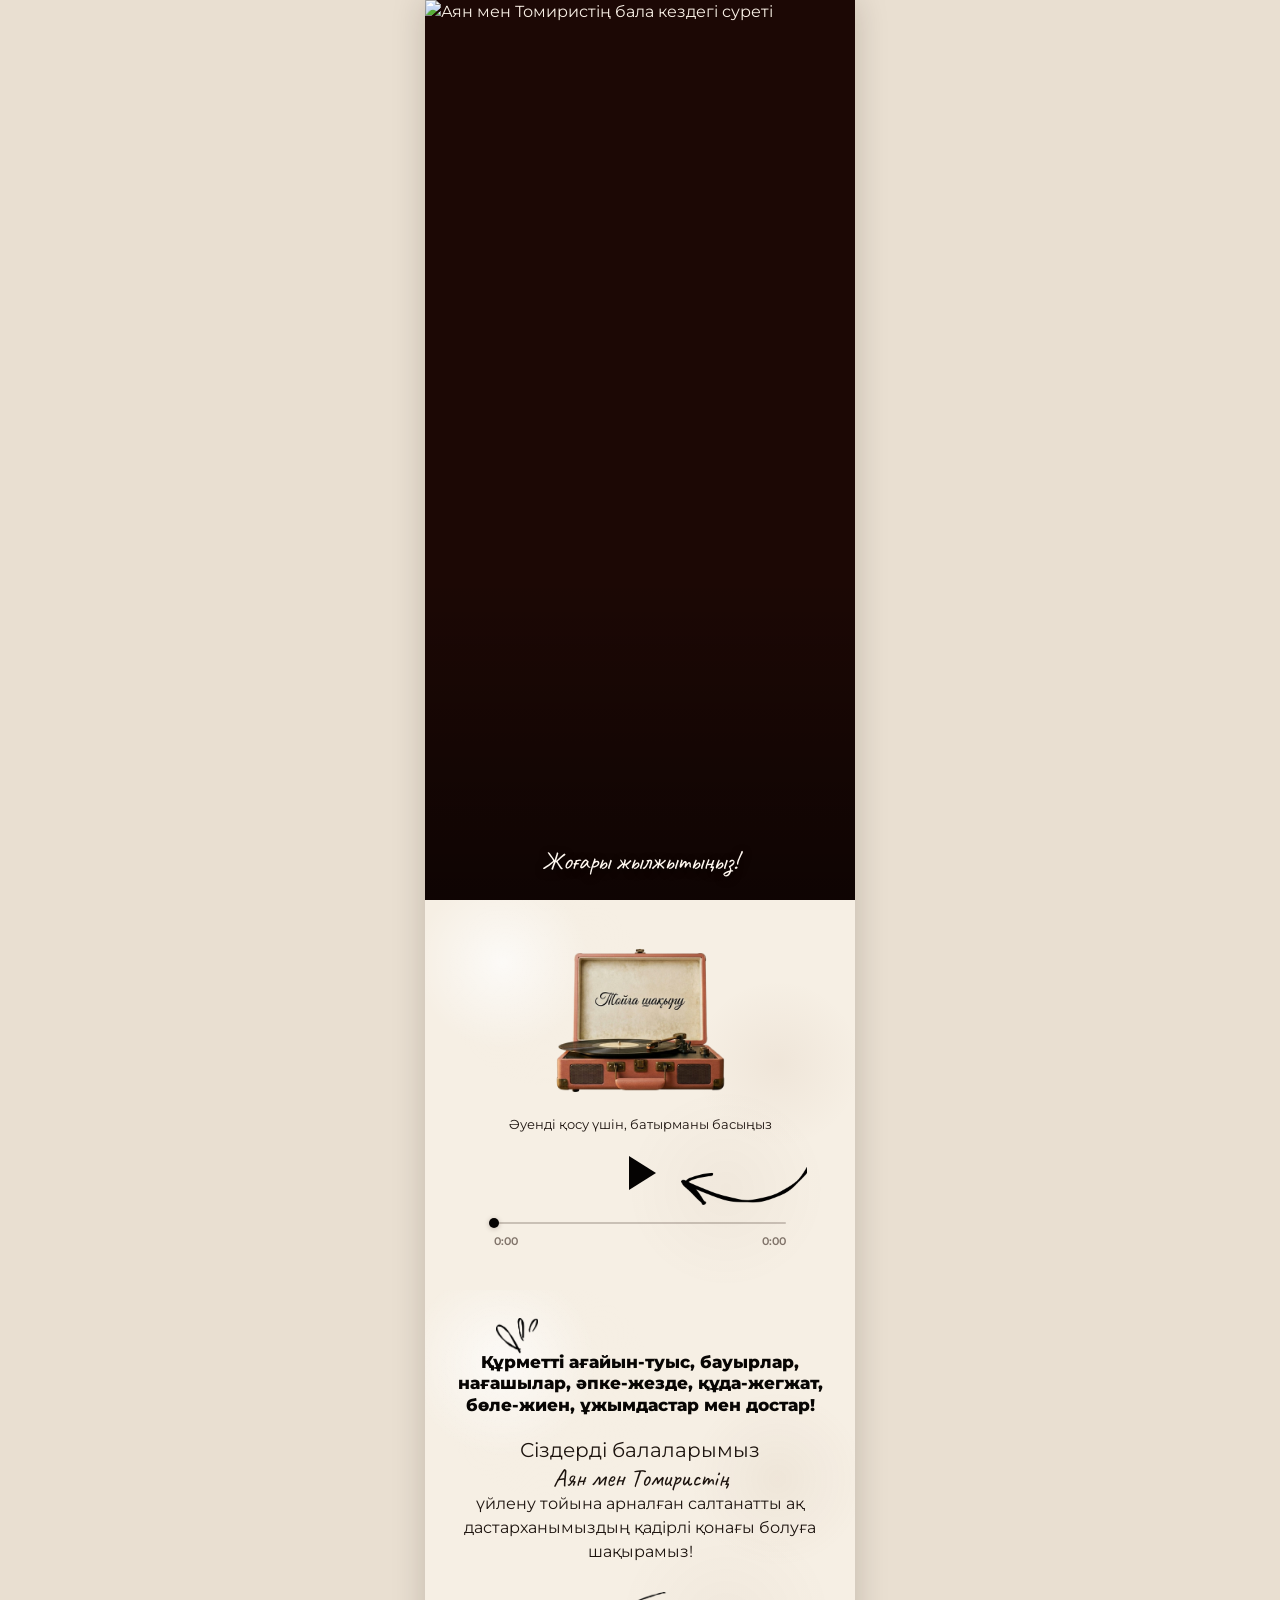
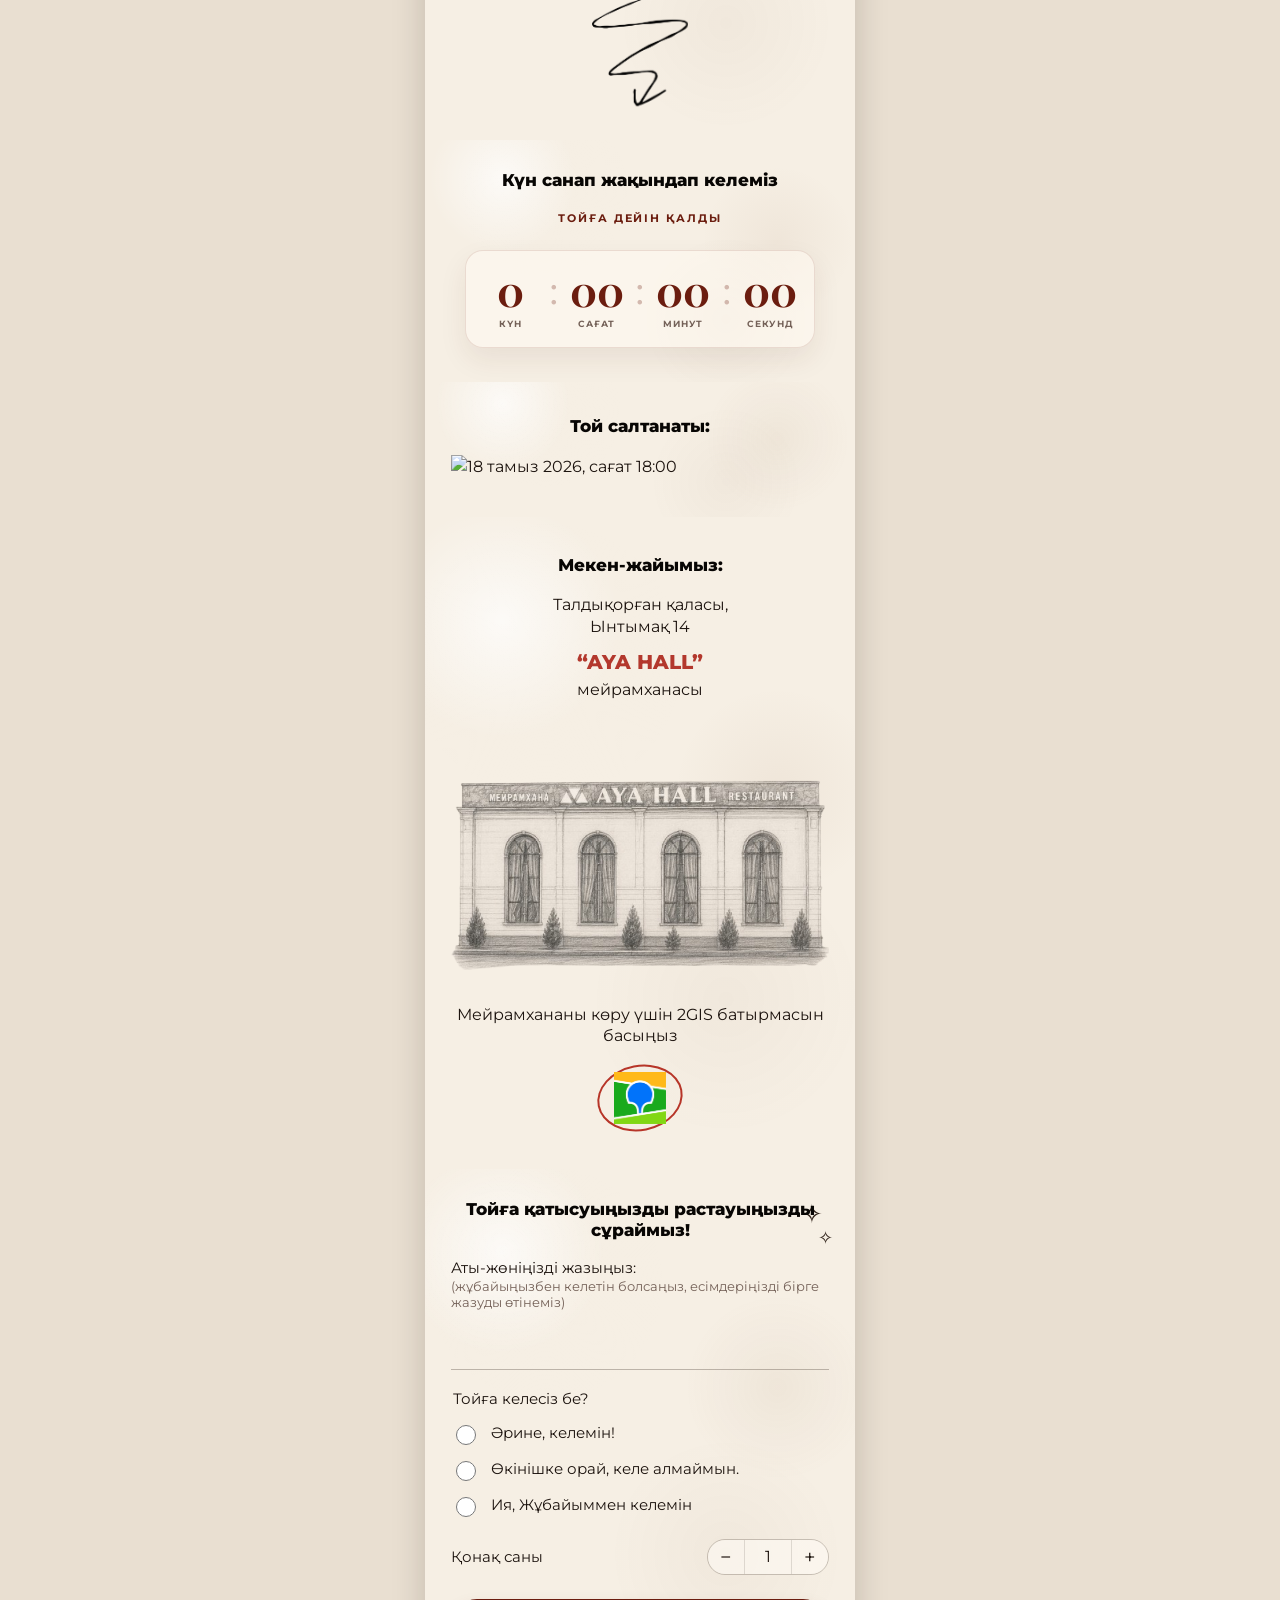
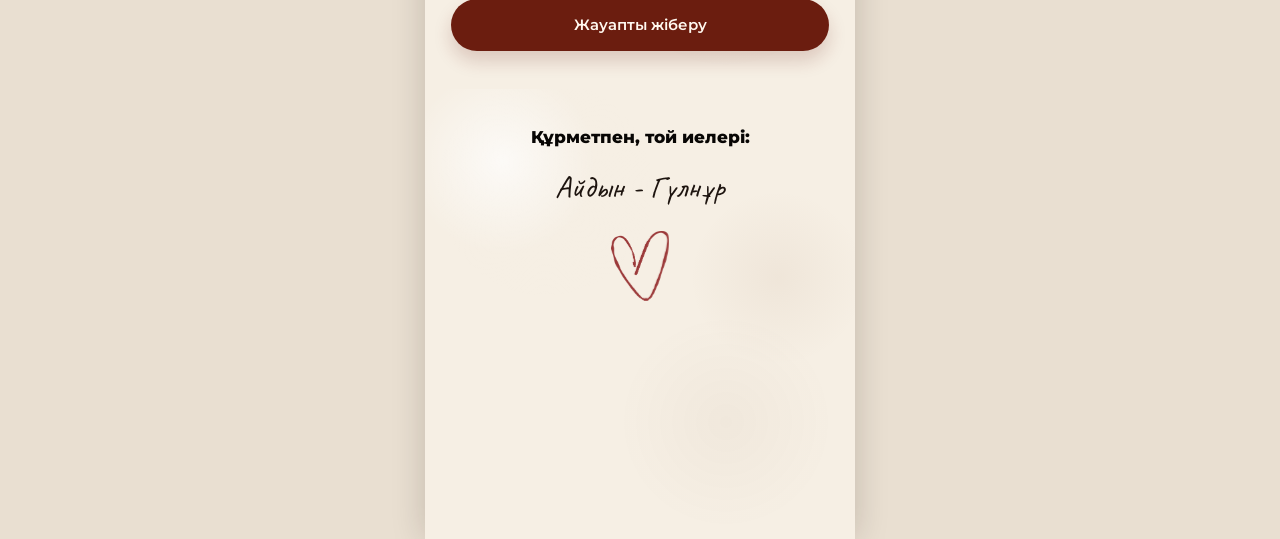
==== commit 26844eda: "refactor(message-section , music) : changed the music , and added new fragments to the message block" ====
--- a/index.html
+++ b/index.html
@@ -39,15 +39,15 @@
             <img class="music-section__arrow" src="assets/ornaments/music-arrow.png" alt="" aria-hidden="true">
 
             <audio id="wedding-audio" preload="metadata">
-                <source src="assets/music/M_Dee_Toi_zyry_Cover_m_dos_mucasan.mp3" type="audio/mpeg">
+                <source src="assets/music/Дос-Мұқасан - Той жыры.mp3" type="audio/mpeg">
             </audio>
         </section>
 
         <section id="message" class="message-section section-paper" aria-labelledby="message-title">
             <img class="message-section__spark" src="assets/ornaments/message-section.png" alt="" aria-hidden="true">
-            <h2 id="message-title" class="section-title">Құрметті қонақтар!</h2>
+            <h2 id="message-title" class="section-title">Құрметті ағайын-туыс, бауырлар, нағашылар, әпке-жезде, құда-жегжат, бөле-жиен, ұжымдастар мен достар!</h2>
             <p class="message-section__body">
-                Сіздерді балаларымыз Аян мен Томиристің үйлену тойына арналған
+                Сіздерді балаларымыз <div class = "message-section__name"> Аян мен Томиристің </div> үйлену тойына арналған
                 салтанатты ақ дастарханымыздың қадірлі қонағы болуға шақырамыз!
             </p>
             <img class="message-section__scribble" src="assets/ornaments/arrow-to-bottom.png" alt="" aria-hidden="true">
--- a/css/components.css
+++ b/css/components.css
@@ -335,7 +335,7 @@
     z-index: 1;
     width: 42px;
     height: auto;
-    margin: 0 auto -1px 65px;
+    margin: 0 auto -1px 45px;
     pointer-events: none;
 }
 
@@ -346,6 +346,13 @@
     max-width: 330px;
     font-size: 20px;
     line-height: 1.45;
+}
+
+.message-section__name {
+    position: relative;
+    font-family: var(--font-hand);
+    font-size: 25px;
+    line-height: 1.1;
 }
 
 .message-section__scribble {
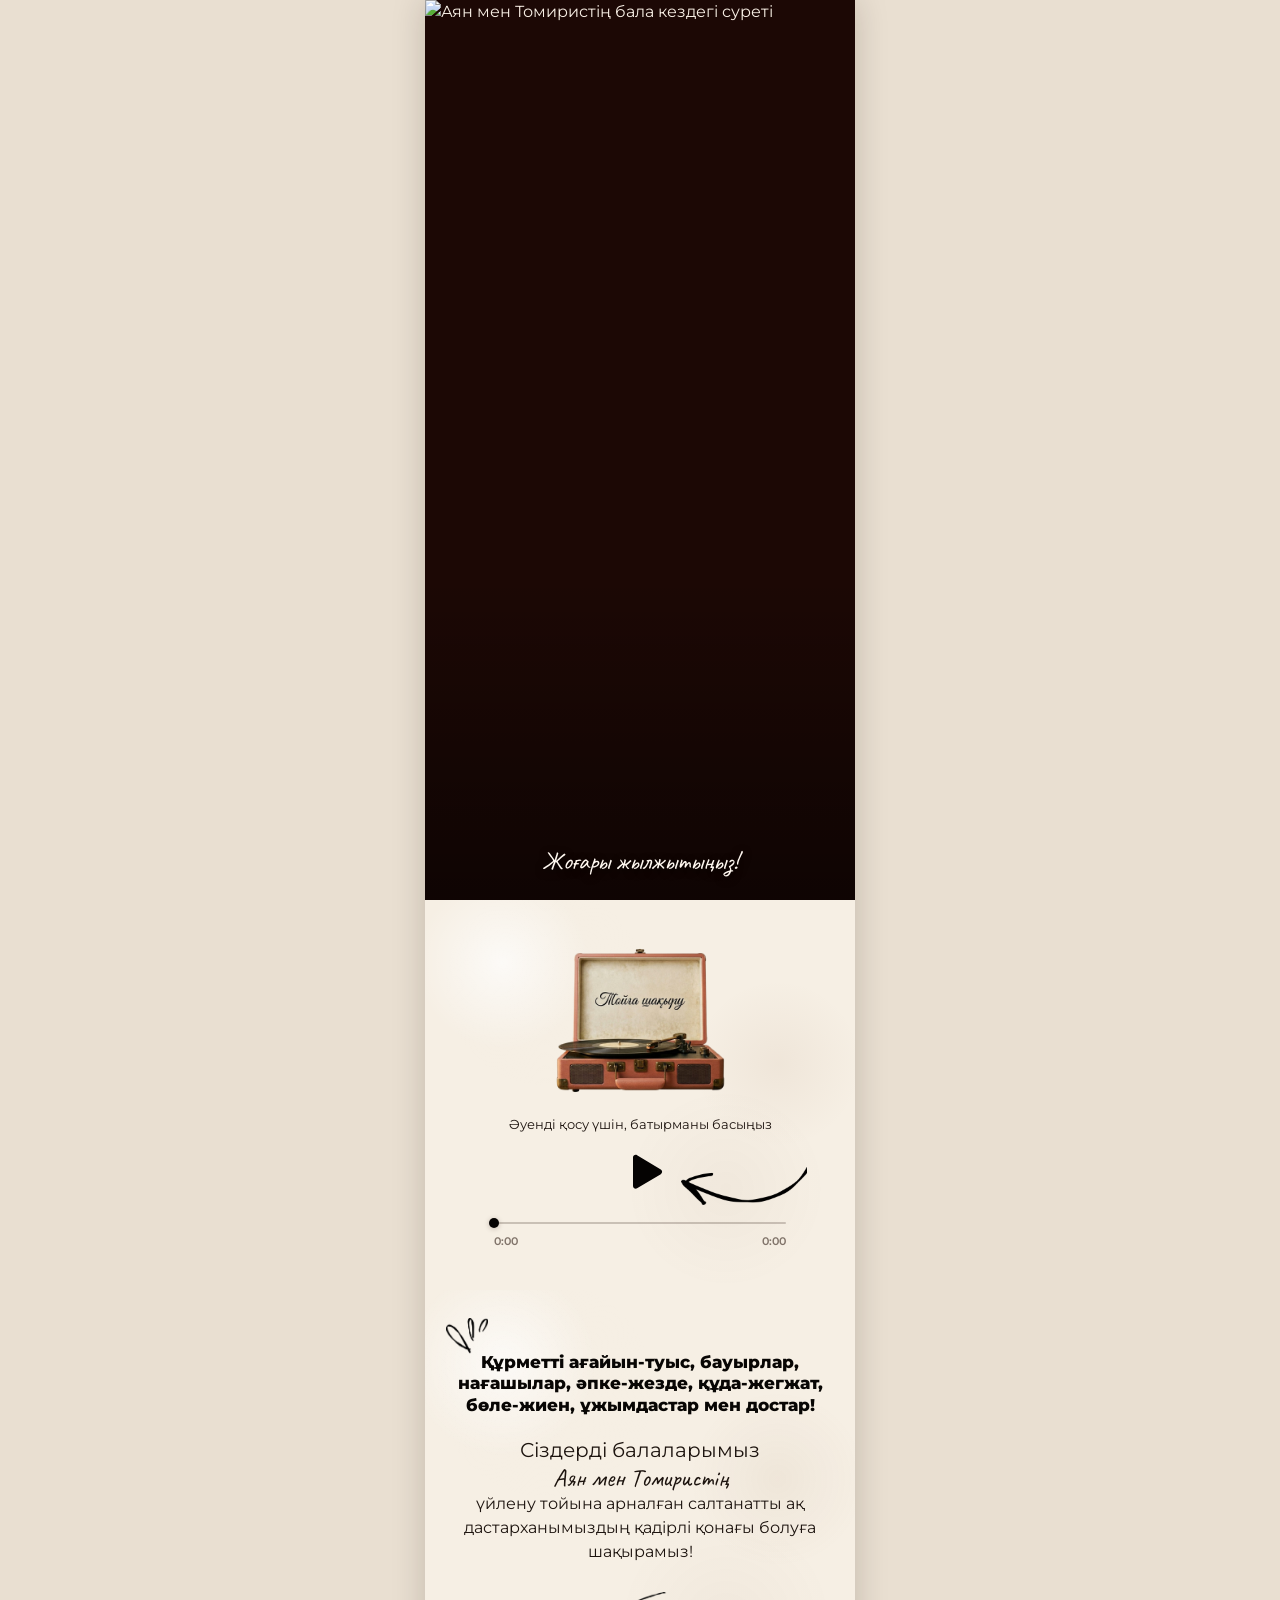
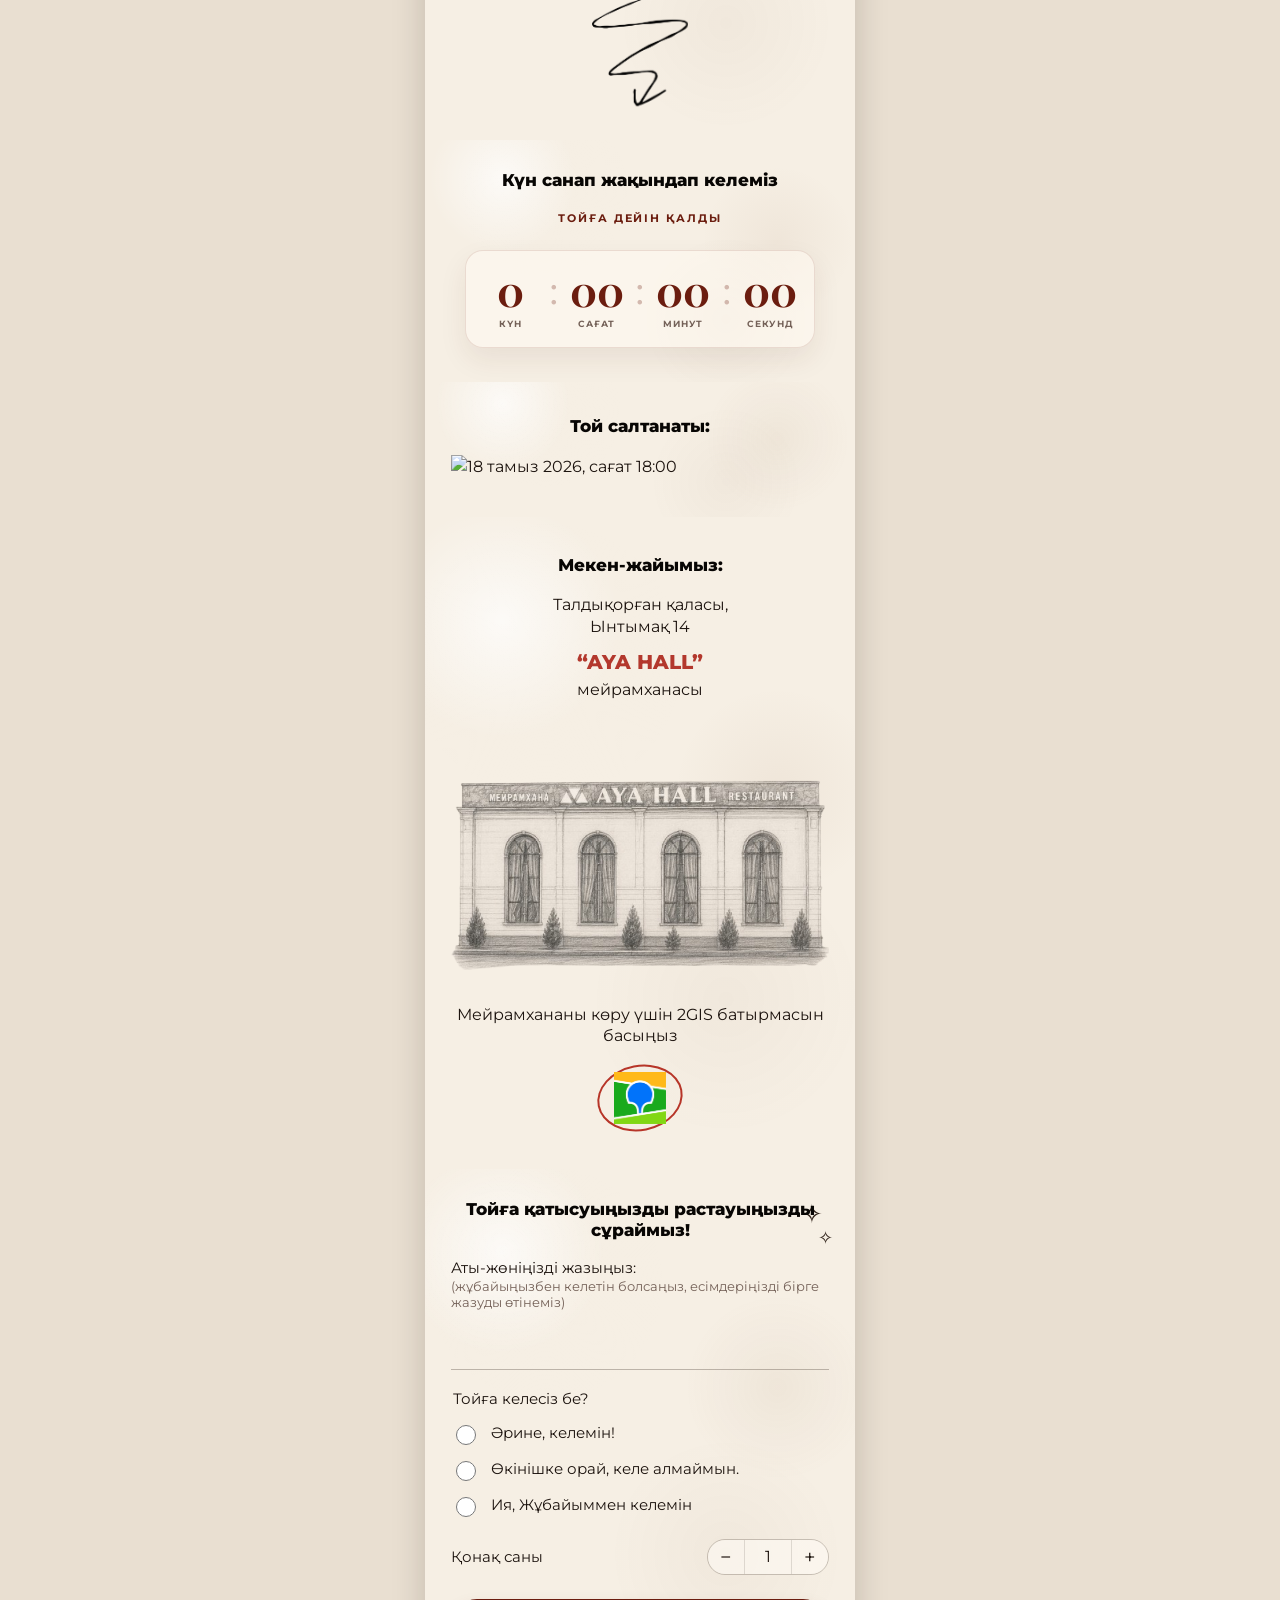
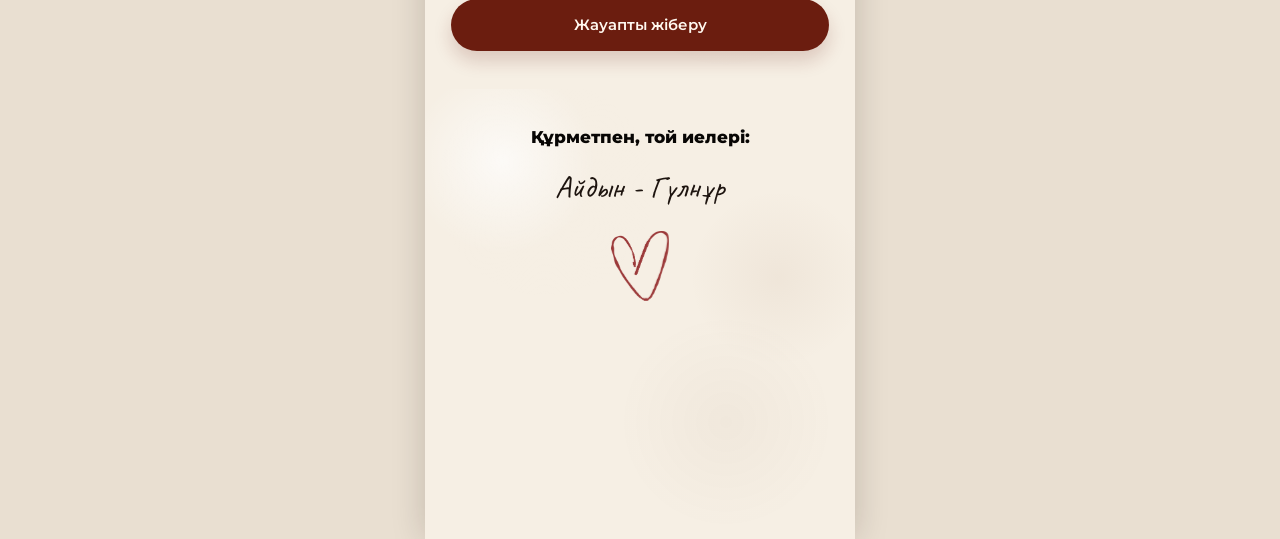
==== commit 7a09bbf9: "feat : added dynamically changeable music player icons" ====
--- a/index.html
+++ b/index.html
@@ -24,9 +24,11 @@
             <img class="music-section__image" src="assets/images/gromophone.png" alt="Музыкалық ойнатқыш">
             
             <p class="music-section__hint">Әуенді қосу үшін, батырманы басыңыз</p>
-            <button class="music-section__play" type="button" onclick="toggleAudio()" aria-label="Музыканы қосу немесе тоқтату">
-                <span class="music-section__play-icon" aria-hidden="true"></span>
-            </button>
+                <button class="music-section__play" type="button" onclick="toggleAudio()" aria-label="Музыканы қосу немесе тоқтату">
+            <svg class="music-section__play-icon" style="transform: translateX(2px);" viewBox="0 0 24 24" fill="currentColor" xmlns="http://www.w3.org/2000/svg">
+                <path d="M8 5.1432C8 4.21207 9.01423 3.63665 9.81172 4.11514L20.3547 10.441C21.1343 10.9088 21.1343 12.0393 20.3547 12.5071L9.81172 18.8329C9.01423 19.3114 8 18.736 8 17.8048V5.1432Z" />
+            </svg>
+                </button>
             <div class="music-section__progress-wrap">
                 <div class="music-section__progress" id="mp-progress" onclick="seekAudio(event)" aria-label="Музыка прогресі">
                     <div class="music-section__progress-fill" id="mp-fill"></div>
@@ -39,7 +41,7 @@
             <img class="music-section__arrow" src="assets/ornaments/music-arrow.png" alt="" aria-hidden="true">
 
             <audio id="wedding-audio" preload="metadata">
-                <source src="assets/music/Дос-Мұқасан - Той жыры.mp3" type="audio/mpeg">
+                <source src="assets/music/Дос-Мұқасан Той Жыры.mp3" type="audio/mpeg">
             </audio>
         </section>
 
--- a/css/components.css
+++ b/css/components.css
@@ -238,12 +238,14 @@
 
 .music-section__play-icon {
     display: block;
-    width: 0;
-    height: 0;
-    margin-left: 5px;
-    border-top: 17px solid transparent;
+    /* width: 0;
+    height: 0; */
+    font-size: 32px;
+    color : #050302;
+    /* margin-left: 5px; */
+    /* border-top: 17px solid transparent;
     border-bottom: 17px solid transparent;
-    border-left: 27px solid #050302;
+    border-left: 27px solid #050302; */
 }
 
 .music-section__progress-wrap {
@@ -335,7 +337,7 @@
     z-index: 1;
     width: 42px;
     height: auto;
-    margin: 0 auto -1px 45px;
+    margin: 0 auto -1px -5px;
     pointer-events: none;
 }
 
